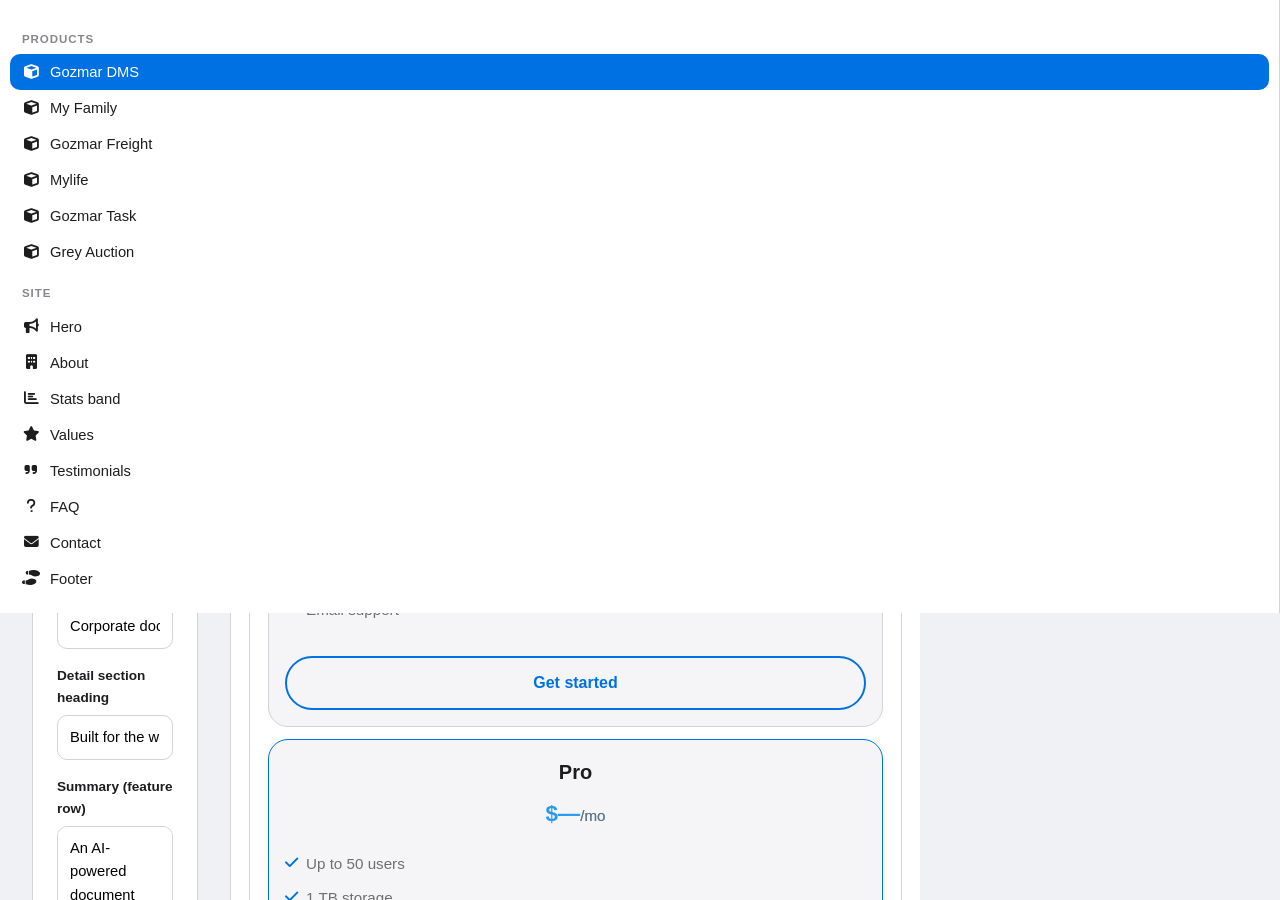
==== admin.html @ f9bec7a8 "Build Gozmar Dynamics website and CMS" ====
<!DOCTYPE html>
<html lang="en">
<head>
    <meta charset="UTF-8">
    <meta name="viewport" content="width=device-width, initial-scale=1.0">
    <title>Gozmar CMS — Admin Dashboard</title>
    <meta name="robots" content="noindex">
    <link rel="stylesheet" href="https://cdnjs.cloudflare.com/ajax/libs/font-awesome/6.5.2/css/all.min.css">
    <link rel="stylesheet" href="css/styles.css">
    <link rel="stylesheet" href="css/admin.css">
</head>
<body class="admin-body">
    <header class="admin-topbar">
        <div class="admin-brand"><i class="fas fa-cube"></i> Gozmar <span>CMS</span></div>
        <div class="admin-actions">
            <span id="cmsMode" class="dirty-flag" hidden></span>
            <span id="dirtyFlag" class="dirty-flag" hidden>● Unsaved changes</span>
            <a href="index.html" target="_blank" class="btn btn-outline btn-sm">View site ↗</a>
            <button id="btnPublish" class="btn btn-outline btn-sm">Publish to Git</button>
            <button id="btnImport" class="btn btn-outline btn-sm">Import</button>
            <button id="btnExport" class="btn btn-outline btn-sm">Export</button>
            <button id="btnReset" class="btn btn-outline btn-sm">Reset</button>
            <button id="btnSave" class="btn btn-primary btn-sm">Save changes</button>
            <input type="file" id="fileImport" accept="application/json" hidden>
        </div>
    </header>

    <div class="admin-layout">
        <nav class="admin-sidebar" id="tabs" aria-label="Content sections"></nav>
        <main class="admin-main">
            <div id="adminRoot" class="admin-form"></div>
        </main>
        <aside class="admin-preview">
            <div class="preview-head">Live preview</div>
            <div id="preview" class="preview-body"></div>
        </aside>
    </div>

    <script src="js/cms-config.js"></script>
    <script src="js/cms-data.js"></script>
    <script src="js/cms.js"></script>
    <script src="js/admin.js"></script>
</body>
</html>
---- css/styles.css ----
/* ==========================================================================
   Gozmar Dynamics — Landing Page
   Design tokens, layout, and animations (Apple-like: monochrome + accent)
   ========================================================================== */

/* ---------- Design tokens ---------- */
:root {
    --bg-light: #f5f5f7;
    --bg-white: #ffffff;
    --bg-dark: #1d1d1f;
    --text-primary: #1d1d1f;
    --text-secondary: #6e6e73;
    --accent: #0071e3;
    --accent-hover: #0077ed;
    --accent-light: #5ac8fa;
    --border: #d2d2d7;
    --gradient: linear-gradient(135deg, #0071e3, #5ac8fa);

    --shadow-sm: 0 2px 8px rgba(0, 0, 0, 0.08);
    --shadow-md: 0 10px 30px rgba(0, 0, 0, 0.12);

    --radius-lg: 20px;
    --radius-pill: 30px;

    --transition: all 0.3s cubic-bezier(0.25, 0.46, 0.45, 0.94);
    --nav-height: 72px;
}

/* Dark mode tokens */
[data-theme="dark"] {
    --bg-light: #121214;
    --bg-white: #1d1d1f;
    --txt-primary: #e5e5e5;
    --text-primary: #e5e5e5;
    --text-secondary: #a3a3a6;
    --border: #3a3a3d;
    --shadow-sm: 0 2px 8px rgba(0, 0, 0, 0.4);
    --shadow-md: 0 10px 30px rgba(0, 0, 0, 0.5);

    --nav-scrolled-bg: rgba(29, 29, 31, 0.9);
    --hero-bg: linear-gradient(180deg, #1d1d1f 0%, #121214 100%);
}

[data-theme="dark"] .hero {
    background: var(--hero-bg);
}

[data-theme="dark"] body {
    background-color: var(--bg-white);
}

:root {
    --nav-scrolled-bg: rgba(255, 255, 255, 0.9);
}

/* ---------- Reset & base ---------- */
* {
    margin: 0;
    padding: 0;
    box-sizing: border-box;
}

html {
    scroll-behavior: smooth;
}

/* Anchor offset so the fixed navbar never covers section headings */
section[id],
article[id],
.product-detail[id] {
    scroll-margin-top: calc(var(--nav-height) + 12px);
}

body {
    font-family: -apple-system, BlinkMacSystemFont, "Segoe UI", Roboto, Helvetica, Arial, sans-serif;
    color: var(--text-primary);
    background-color: var(--bg-white);
    line-height: 1.6;
    overflow-x: hidden;
}

a {
    text-decoration: none;
    color: inherit;
}

/* Scroll lock when mobile nav or a modal is open */
body.nav-open,
body.modal-open {
    overflow: hidden;
}

ul {
    list-style: none;
}

img {
    max-width: 100%;
    display: block;
}

h1, h2, h3 {
    line-height: 1.2;
    letter-spacing: -0.02em;
    font-weight: 700;
}

h2 {
    font-size: clamp(2rem, 4vw, 3rem);
    margin-bottom: 20px;
}

/* ---------- Utilities ---------- */
.container {
    max-width: 1200px;
    margin: 0 auto;
    padding: 0 24px;
}

.section {
    padding: 100px 0;
}

.visually-hidden {
    position: absolute;
    width: 1px;
    height: 1px;
    padding: 0;
    margin: -1px;
    overflow: hidden;
    clip: rect(0, 0, 0, 0);
    white-space: nowrap;
    border: 0;
}

.d-none {
    display: none !important;
}

.skip-link {
    position: absolute;
    left: -9999px;
    top: 0;
    background: var(--accent);
    color: #fff;
    padding: 12px 20px;
    border-radius: 0 0 8px 0;
    z-index: 3000;
}

.skip-link:focus {
    left: 0;
}

/* ---------- Dark Mode Toggle ---------- */
.dark-mode-toggle {
    position: fixed;
    top: 16px;
    right: 16px;
    width: 44px;
    height: 44px;
    border-radius: 50%;
    border: 2px solid var(--border);
    background: var(--bg-white);
    cursor: pointer;
    display: flex;
    align-items: center;
    justify-content: center;
    font-size: 1.2rem;
    z-index: 3000;
    transition: var(--transition);
}

.dark-mode-toggle:hover {
    background: var(--accent);
    border-color: var(--accent);
}

.dark-mode-toggle:hover i {
    color: #fff;
}

.dark-mode-toggle:last-of-type {
    display: none;
}
.btn {
    display: inline-block;
    padding: 12px 28px;
    border-radius: var(--radius-pill);
    font-weight: 600;
    font-size: 1rem;
    transition: var(--transition);
    cursor: pointer;
    border: none;
    text-align: center;
}

.btn-primary {
    background: var(--accent);
    color: #fff;
}

.btn-primary:hover {
    background: var(--accent-hover);
    transform: translateY(-2px);
    box-shadow: var(--shadow-md);
}

.btn-outline {
    background: transparent;
    color: var(--accent);
    border: 2px solid var(--accent);
}

.btn-outline:hover {
    background: var(--accent);
    color: #fff;
    transform: translateY(-2px);
    box-shadow: var(--shadow-md);
}

/* ---------- Navigation ---------- */
nav {
    position: fixed;
    top: 0;
    left: 0;
    width: 100%;
    z-index: 1000;
    padding: 20px 0;
    transition: var(--transition);
    background: transparent;
}

nav.scrolled {
    background: var(--nav-scrolled-bg);
    backdrop-filter: blur(20px);
    -webkit-backdrop-filter: blur(20px);
    box-shadow: var(--shadow-sm);
    padding: 12px 0;
}

.nav-inner {
    display: flex;
    align-items: center;
    justify-content: space-between;
}

.logo {
    font-size: 1.6rem;
    font-weight: 700;
    color: var(--text-primary);
}

.logo span {
    color: var(--accent);
}

.nav-links {
    display: flex;
    gap: 28px;
    align-items: center;
}

.nav-links a {
    font-weight: 500;
    color: var(--text-primary);
    transition: var(--transition);
}

.nav-links a:hover,
.nav-links a.active {
    color: var(--accent);
}

.nav-cta {
    background: var(--accent);
    color: #fff !important;
    padding: 10px 22px;
    border-radius: var(--radius-pill);
    font-weight: 600;
}

.nav-cta:hover {
    background: var(--accent-hover);
    transform: translateY(-2px);
}

/* Hamburger toggle (mobile) */
.nav-toggle {
    display: none;
    background: none;
    border: none;
    cursor: pointer;
    width: 32px;
    height: 24px;
    position: relative;
    z-index: 1001;
}

.nav-toggle span {
    position: absolute;
    left: 0;
    width: 100%;
    height: 2px;
    background: var(--text-primary);
    transition: var(--transition);
}

.nav-toggle span:nth-child(1) { top: 0; }
.nav-toggle span:nth-child(2) { top: 11px; }
.nav-toggle span:nth-child(3) { top: 22px; }

.nav-toggle.open span:nth-child(1) { top: 11px; transform: rotate(45deg); }
.nav-toggle.open span:nth-child(2) { opacity: 0; }
.nav-toggle.open span:nth-child(3) { top: 11px; transform: rotate(-45deg); }

/* ---------- Hero ---------- */
.hero {
    min-height: 100vh;
    display: flex;
    align-items: center;
    background: linear-gradient(180deg, #f5f5f7 0%, #ffffff 100%);
    padding-top: var(--nav-height);
    position: relative;
    overflow: hidden;
}

.hero::after {
    content: '';
    position: absolute;
    top: -20%;
    right: -10%;
    width: 600px;
    height: 600px;
    background: radial-gradient(circle, rgba(0, 113, 227, 0.1) 0%, transparent 70%);
    border-radius: 50%;
    pointer-events: none;
}

.hero-content {
    position: relative;
    z-index: 1;
    max-width: 800px;
}

.hero h1 {
    font-size: clamp(2.5rem, 6vw, 4rem);
    margin-bottom: 20px;
}

.hero h1 em {
    font-style: normal;
    background: var(--gradient);
    -webkit-background-clip: text;
    background-clip: text;
    -webkit-text-fill-color: transparent;
    color: transparent;
}

.hero p {
    font-size: 1.25rem;
    color: var(--text-secondary);
    margin-bottom: 40px;
    max-width: 640px;
}

.hero-buttons {
    display: flex;
    gap: 16px;
    flex-wrap: wrap;
}

/* ---------- Stats band ---------- */
.stats-band {
    background: var(--bg-white);
    border-top: 1px solid var(--bg-light);
    border-bottom: 1px solid var(--bg-light);
    padding: 48px 0;
}

.stats-grid {
    display: grid;
    grid-template-columns: repeat(auto-fit, minmax(160px, 1fr));
    gap: 32px;
    text-align: center;
}

.stat-number {
    display: block;
    font-size: 2.5rem;
    font-weight: 700;
    background: var(--gradient);
    -webkit-background-clip: text;
    background-clip: text;
    -webkit-text-fill-color: transparent;
    color: transparent;
}

.stat-label {
    color: var(--text-secondary);
    font-size: 0.95rem;
}

/* ---------- About ---------- */
.about-grid {
    display: grid;
    grid-template-columns: 1fr 1fr;
    gap: 60px;
    align-items: center;
}

.about-image img {
    width: 100%;
    border-radius: var(--radius-lg);
    box-shadow: var(--shadow-md);
}

.about-text p {
    color: var(--text-secondary);
    margin-bottom: 24px;
}

/* ---------- Product sections ---------- */
.product-section {
    background: var(--bg-light);
}

.product-section:nth-child(even) {
    background: var(--bg-white);
}

.product-grid {
    display: grid;
    grid-template-columns: 1fr 1fr;
    gap: 80px;
    align-items: center;
}

/* Column swap done with `order` (replaces the old `direction: rtl` hack) */
.product-grid.reverse .product-text {
    order: 2;
}

.product-grid.reverse .product-image {
    order: 1;
}

.product-tagline {
    color: var(--accent);
    font-weight: 600;
    text-transform: uppercase;
    letter-spacing: 0.05em;
    margin-bottom: 12px;
    font-size: 0.9rem;
}

.product-text h2 {
    font-size: clamp(2rem, 3.5vw, 2.5rem);
    margin-bottom: 10px;
}

.product-text > p {
    color: var(--text-secondary);
    margin-bottom: 20px;
}

.product-features {
    margin: 20px 0 30px;
}

.product-features li {
    margin-bottom: 10px;
    display: flex;
    align-items: flex-start;
    gap: 10px;
}

.product-features i {
    color: var(--accent);
    font-size: 1.2rem;
    margin-top: 4px;
}

.product-image img {
    width: 100%;
    border-radius: var(--radius-lg);
    box-shadow: var(--shadow-md);
    transition: var(--transition);
}

.product-image img:hover {
    transform: scale(1.03);
}

/* ---------- Product Overview Grid ---------- */
.product-overview {
    padding-top: 40px;
}

.product-nav-grid {
    display: grid;
    grid-template-columns: repeat(auto-fit, minmax(160px, 1fr));
    gap: 16px;
    max-width: 800px;
    margin-left: auto;
    margin-right: auto;
}

.product-nav-item {
    display: block;
    padding: 14px 20px;
    background: var(--bg-light);
    border: 2px solid var(--border);
    border-radius: var(--radius-pill);
    text-align: center;
    font-weight: 600;
    color: var(--text-primary);
    text-decoration: none;
    transition: var(--transition);
}

.product-nav-item:hover {
    background: var(--accent);
    color: #fff;
    border-color: var(--accent);
    transform: translateY(-2px);
    box-shadow: var(--shadow-sm);
}

/* ---------- Product detail (expanded in-page sections) ---------- */
.product-detail {
    padding-top: 80px;
    border-top: 1px solid var(--border);
    background: var(--bg-white);
}

.detail-head {
    text-align: center;
    max-width: 780px;
    margin: 0 auto 60px;
}

.detail-head h2 {
    font-size: clamp(1.8rem, 3.2vw, 2.6rem);
    margin-bottom: 16px;
}

.detail-intro {
    color: var(--text-secondary);
    font-size: 1.1rem;
    margin-bottom: 28px;
}

.detail-grid {
    display: grid;
    grid-template-columns: 1fr 1fr;
    gap: 60px;
    align-items: center;
    margin-bottom: 60px;
}

.detail-grid.reverse .detail-copy {
    order: 2;
}

.detail-grid.reverse .detail-media {
    order: 1;
}

.detail-copy h3 {
    font-size: 1.5rem;
    margin-bottom: 16px;
}

.detail-copy p {
    color: var(--text-secondary);
    margin-bottom: 16px;
}

/* Media placeholder — admin-swappable imagery (data-field hooks) */
.media-placeholder {
    width: 100%;
    aspect-ratio: 16 / 10;
    border-radius: var(--radius-lg);
    border: 2px dashed var(--border);
    background: linear-gradient(135deg, rgba(0, 113, 227, 0.06), rgba(90, 200, 250, 0.06));
    background-size: cover;
    background-position: center;
    display: flex;
    flex-direction: column;
    align-items: center;
    justify-content: center;
    gap: 10px;
    color: var(--text-secondary);
    text-align: center;
    padding: 20px;
    transition: var(--transition);
}

.media-placeholder:hover {
    border-color: var(--accent);
}

.media-placeholder i {
    font-size: 2rem;
    color: var(--accent);
}

.media-placeholder span {
    font-size: 0.9rem;
    font-weight: 600;
}

/* How it works */
.how-it-works {
    margin-bottom: 60px;
}

.how-it-works h3,
.gallery h3,
.pricing h3 {
    text-align: center;
    margin-bottom: 32px;
}

.steps {
    display: grid;
    grid-template-columns: repeat(auto-fit, minmax(240px, 1fr));
    gap: 28px;
}

.step {
    background: var(--bg-light);
    border-radius: var(--radius-lg);
    padding: 28px;
    text-align: center;
}

.step-num {
    display: inline-flex;
    align-items: center;
    justify-content: center;
    width: 44px;
    height: 44px;
    border-radius: 50%;
    background: var(--gradient);
    color: #fff;
    font-weight: 700;
    margin-bottom: 16px;
}

.step h4 {
    font-size: 1.15rem;
    margin-bottom: 8px;
}

.step p {
    color: var(--text-secondary);
    font-size: 0.95rem;
}

/* Gallery */
.gallery {
    margin-bottom: 60px;
}

.gallery-grid {
    display: grid;
    grid-template-columns: repeat(auto-fit, minmax(240px, 1fr));
    gap: 20px;
}

/* Pricing (admin-managed tiers) */
.price-grid {
    display: grid;
    grid-template-columns: repeat(auto-fit, minmax(260px, 1fr));
    gap: 24px;
    max-width: 960px;
    margin: 0 auto;
}

.price-tier {
    background: var(--bg-light);
    border: 1px solid var(--border);
    border-radius: var(--radius-lg);
    padding: 32px 28px;
    display: flex;
    flex-direction: column;
    text-align: center;
    transition: var(--transition);
}

.price-tier:hover {
    transform: translateY(-6px);
    box-shadow: var(--shadow-md);
}

.price-tier.featured {
    border-color: var(--accent);
    box-shadow: var(--shadow-sm);
}

.price-tier h4 {
    font-size: 1.25rem;
    margin-bottom: 8px;
}

.price-tier .price {
    font-size: 2rem;
    font-weight: 700;
    background: var(--gradient);
    -webkit-background-clip: text;
    background-clip: text;
    -webkit-text-fill-color: transparent;
    color: transparent;
    margin-bottom: 20px;
}

.price-tier .price span {
    font-size: 0.95rem;
    font-weight: 500;
    color: var(--text-secondary);
    -webkit-text-fill-color: var(--text-secondary);
}

.price-tier .price-meta {
    font-size: 0.8rem;
    color: var(--text-secondary);
    margin: -12px 0 16px;
}

.price-tier ul {
    margin-bottom: 24px;
    text-align: left;
    flex: 1;
}

.price-tier li {
    color: var(--text-secondary);
    margin-bottom: 10px;
    display: flex;
    gap: 8px;
    align-items: flex-start;
    font-size: 0.95rem;
}

.price-tier li i {
    color: var(--accent);
    margin-top: 3px;
}

.pricing-note {
    text-align: center;
    margin-top: 24px;
    font-size: 0.85rem;
    color: var(--text-secondary);
}

/* ---------- Values ---------- */
.values-section {
    background: var(--bg-dark);
    color: #fff;
}

.values-section h2 {
    color: #fff;
    text-align: center;
}

.values-grid {
    display: grid;
    grid-template-columns: repeat(auto-fit, minmax(240px, 1fr));
    gap: 30px;
    margin-top: 60px;
}

.value-card {
    background: rgba(255, 255, 255, 0.05);
    border-radius: var(--radius-lg);
    padding: 30px;
    transition: var(--transition);
    backdrop-filter: blur(10px);
    -webkit-backdrop-filter: blur(10px);
}

.value-card:hover {
    background: rgba(255, 255, 255, 0.1);
    transform: translateY(-10px);
}

.value-card i {
    font-size: 2.5rem;
    color: var(--accent-light);
    margin-bottom: 20px;
}

.value-card h3 {
    font-size: 1.4rem;
    margin-bottom: 10px;
}

.value-card p {
    color: #d2d2d7;
}

/* ---------- FAQ ---------- */
.faq-section {
    background: var(--bg-white);
}

.faq-section h2 {
    color: var(--text-primary);
    text-align: center;
}

.faq-grid {
    display: grid;
    grid-template-columns: repeat(auto-fit, minmax(300px, 1fr));
    gap: 20px;
    margin-top: 60px;
}

.faq-item {
    background: var(--bg-light);
    border-radius: var(--radius-lg);
    padding: 24px;
    transition: var(--transition);
}

.faq-item:hover {
    background: var(--bg-white);
    box-shadow: var(--shadow-sm);
}

.faq-item summary {
    font-weight: 600;
    color: var(--text-primary);
    cursor: pointer;
    display: flex;
    align-items: center;
    gap: 10px;
    padding: 4px 0;
}

.faq-item summary::-webkit-details-marker {
    display: none;
}

.faq-item summary::before {
    content: '+';
    display: inline-block;
    width: 22px;
    text-align: center;
    font-weight: bold;
    color: var(--accent);
}

.faq-item[open] summary::before {
    content: '−';
}

.faq-item p {
    color: var(--text-secondary);
    margin-top: 12px;
    margin-bottom: 0;
    line-height: 1.5;
}

/* ---------- Testimonials ---------- */
.testimonials-section {
    background: var(--bg-white);
}

.testimonial-grid {
    display: grid;
    grid-template-columns: repeat(auto-fit, minmax(280px, 1fr));
    gap: 30px;
    margin-top: 60px;
}

.testimonial-card {
    background: var(--bg-light);
    padding: 30px;
    border-radius: var(--radius-lg);
    box-shadow: var(--shadow-sm);
    transition: var(--transition);
}

.testimonial-card:hover {
    transform: translateY(-5px);
    box-shadow: var(--shadow-md);
}

.testimonial-card p {
    font-size: 1.1rem;
    font-style: italic;
    margin-bottom: 20px;
}

.testimonial-author {
    font-weight: 600;
    color: var(--accent);
    font-style: normal;
}

/* ---------- Contact ---------- */
.contact-section {
    background: var(--bg-light);
}

.contact-form {
    max-width: 600px;
    margin: 40px auto 0;
    background: var(--bg-white);
    padding: 50px;
    border-radius: var(--radius-lg);
    box-shadow: var(--shadow-sm);
}

.form-group {
    margin-bottom: 20px;
}

.form-group label {
    display: block;
    font-weight: 600;
    margin-bottom: 8px;
}

.form-group input,
.form-group textarea {
    width: 100%;
    padding: 12px 16px;
    border: 1px solid var(--border);
    border-radius: 10px;
    font-size: 1rem;
    font-family: inherit;
    transition: var(--transition);
}

.form-group input:focus,
.form-group textarea:focus {
    outline: none;
    border-color: var(--accent);
    box-shadow: 0 0 0 3px rgba(0, 113, 227, 0.2);
}

.form-group textarea {
    min-height: 150px;
    resize: vertical;
}

.form-group .error input,
.form-group .error textarea {
    border-color: #d70015;
}

.form-status {
    min-height: 1.5em;
    margin-bottom: 16px;
    font-size: 0.95rem;
}

.form-status.success {
    color: #007d44;
}

.form-status.error {
    color: #d70015;
}

.contact-info {
    text-align: center;
    margin-top: 30px;
    color: var(--text-secondary);
}

.contact-info p {
    margin-bottom: 6px;
}

.contact-info i {
    color: var(--accent);
    margin-right: 6px;
}

/* ---------- Footer ---------- */
footer {
    background: var(--bg-dark);
    color: #fff;
    padding: 60px 0 30px;
}

.footer-grid {
    display: grid;
    grid-template-columns: 2fr 1fr 1fr 1.4fr;
    gap: 40px;
    margin-bottom: 40px;
}

.footer-col h4 {
    font-size: 1.1rem;
    margin-bottom: 20px;
    color: var(--accent-light);
}

.footer-col a {
    display: block;
    color: #d2d2d7;
    margin-bottom: 10px;
    transition: var(--transition);
}

.footer-col a:hover {
    color: #fff;
    transform: translateX(5px);
}

.footer-brand p {
    color: #86868b;
}

.newsletter input {
    width: 100%;
    padding: 12px 16px;
    border: 1px solid rgba(255, 255, 255, 0.2);
    border-radius: 10px;
    background: rgba(255, 255, 255, 0.06);
    color: #fff;
    font-size: 1rem;
    margin-bottom: 12px;
}

.newsletter input::placeholder {
    color: #86868b;
}

.newsletter input:focus {
    outline: none;
    border-color: var(--accent-light);
}

.newsletter .btn {
    width: 100%;
}

.footer-bottom {
    border-top: 1px solid rgba(255, 255, 255, 0.1);
    padding-top: 20px;
    display: flex;
    align-items: center;
    justify-content: space-between;
    flex-wrap: wrap;
    gap: 16px;
    color: #86868b;
    font-size: 0.9rem;
}

.footer-social {
    display: flex;
    gap: 16px;
}

.footer-social a {
    color: #86868b;
    font-size: 1.2rem;
    transition: var(--transition);
}

.footer-social a:hover {
    color: var(--accent-light);
}

/* ---------- Back to top ---------- */
.back-to-top {
    position: fixed;
    bottom: 24px;
    right: 24px;
    width: 48px;
    height: 48px;
    border-radius: 50%;
    border: none;
    background: var(--accent);
    color: #fff;
    font-size: 1.1rem;
    cursor: pointer;
    opacity: 0;
    visibility: hidden;
    transform: translateY(10px);
    transition: var(--transition);
    z-index: 900;
    box-shadow: var(--shadow-md);
}

.back-to-top.show {
    opacity: 1;
    visibility: visible;
    transform: translateY(0);
}

.back-to-top:hover {
    background: var(--accent-hover);
    transform: translateY(-3px);
}

/* ---------- Modals ---------- */
.modal {
    display: none;
    position: fixed;
    top: 0;
    left: 0;
    width: 100%;
    height: 100%;
    background: rgba(0, 0, 0, 0.6);
    z-index: 2000;
    justify-content: center;
    align-items: center;
    padding: 24px;
}

.modal.active {
    display: flex;
}

.modal-content {
    background: var(--bg-white);
    max-width: 800px;
    width: 100%;
    max-height: 80vh;
    overflow-y: auto;
    border-radius: var(--radius-lg);
    padding: 40px;
    position: relative;
}

.modal-close {
    position: absolute;
    top: 16px;
    right: 16px;
    font-size: 1.8rem;
    line-height: 1;
    cursor: pointer;
    color: var(--text-secondary);
    background: none;
    border: none;
    transition: var(--transition);
}

.modal-close:hover {
    color: var(--text-primary);
}

.modal h2 {
    font-size: 2rem;
    margin-bottom: 16px;
}

.modal h3 {
    margin-top: 20px;
    margin-bottom: 8px;
    font-size: 1.1rem;
}

.modal p {
    color: var(--text-secondary);
    margin-bottom: 14px;
    font-size: 0.95rem;
}

/* ---------- Scroll reveal animations ---------- */
.reveal {
    opacity: 0;
    transform: translateY(40px);
    transition: opacity 0.6s ease, transform 0.6s ease;
}

.reveal-left {
    opacity: 0;
    transform: translateX(-40px);
    transition: opacity 0.6s ease, transform 0.6s ease;
}

.reveal-right {
    opacity: 0;
    transform: translateX(40px);
    transition: opacity 0.6s ease, transform 0.6s ease;
}

.reveal.visible,
.reveal-left.visible,
.reveal-right.visible {
    opacity: 1;
    transform: translate(0);
}

/* ---------- Focus visibility (keyboard) ---------- */
a:focus-visible,
button:focus-visible,
input:focus-visible,
textarea:focus-visible {
    outline: 3px solid var(--accent);
    outline-offset: 2px;
}

/* ---------- Reduced motion ---------- */
@media (prefers-reduced-motion: reduce) {
    *,
    *::before,
    *::after {
        animation-duration: 0.01ms !important;
        animation-iteration-count: 1 !important;
        transition-duration: 0.01ms !important;
        scroll-behavior: auto !important;
    }

    .reveal,
    .reveal-left,
    .reveal-right {
        opacity: 1;
        transform: none;
    }
}

/* ---------- Responsive ---------- */
@media (max-width: 900px) {
    .about-grid,
    .product-grid {
        grid-template-columns: 1fr;
        gap: 40px;
    }

    .product-grid.reverse .product-text,
    .product-grid.reverse .product-image {
        order: initial;
    }

    .detail-grid {
        grid-template-columns: 1fr;
        gap: 40px;
    }

    .detail-grid.reverse .detail-copy,
    .detail-grid.reverse .detail-media {
        order: initial;
    }

    .footer-grid {
        grid-template-columns: 1fr 1fr;
        gap: 32px;
    }
}

@media (max-width: 768px) {
    .section {
        padding: 70px 0;
    }

    .nav-links {
        display: flex;
        position: fixed;
        top: 0;
        right: 0;
        height: 100vh;
        width: min(320px, 80vw);
        background: var(--bg-white);
        flex-direction: column;
        align-items: flex-start;
        padding: 100px 32px 32px;
        box-shadow: var(--shadow-md);
        transform: translateX(100%);
        transition: transform 0.3s cubic-bezier(0.25, 0.46, 0.45, 0.94);
        gap: 20px;
    }

    .nav-links.active {
        transform: translateX(0);
    }

    .nav-toggle {
        display: block;
    }

    .footer-grid {
        grid-template-columns: 1fr;
    }

    .contact-form {
        padding: 32px 24px;
    }
}
---- css/admin.css ----
/* ==========================================================================
   Gozmar CMS — Admin dashboard styles (separate from front-end layout)
   ========================================================================== */
* { box-sizing: border-box; }
body.admin-body {
    margin: 0;
    font-family: -apple-system, BlinkMacSystemFont, "Segoe UI", Roboto, Helvetica, Arial, sans-serif;
    background: #f0f1f5;
    color: #1d1d1f;
    overflow: hidden;
}

.admin-topbar {
    height: 60px;
    display: flex;
    align-items: center;
    justify-content: space-between;
    padding: 0 20px;
    background: #1d1d1f;
    color: #fff;
    position: sticky;
    top: 0;
    z-index: 10;
}
.admin-brand { font-size: 1.2rem; font-weight: 700; }
.admin-brand span { color: #5ac8fa; }
.admin-actions { display: flex; align-items: center; gap: 10px; }
.dirty-flag { color: #ffd60a; font-size: 0.85rem; margin-right: 8px; }

.btn-sm { padding: 8px 14px; font-size: 0.85rem; }
.btn-outline.btn-sm { color: #fff; border-color: rgba(255,255,255,0.4); }
.btn-outline.btn-sm:hover { background: rgba(255,255,255,0.12); color: #fff; }

.admin-layout {
    display: grid;
    grid-template-columns: 230px 1fr 360px;
    height: calc(100vh - 60px);
}

.admin-sidebar {
    background: #fff;
    border-right: 1px solid #d2d2d7;
    overflow-y: auto;
    padding: 16px 10px;
}
.admin-sidebar .group-label {
    font-size: 0.72rem;
    text-transform: uppercase;
    letter-spacing: 0.08em;
    color: #86868b;
    padding: 14px 12px 6px;
    font-weight: 700;
}
.admin-tab {
    display: flex;
    align-items: center;
    gap: 10px;
    width: 100%;
    text-align: left;
    background: none;
    border: none;
    padding: 10px 12px;
    border-radius: 10px;
    cursor: pointer;
    color: #1d1d1f;
    font-size: 0.92rem;
    transition: background 0.15s ease;
}
.admin-tab:hover { background: #f0f1f5; }
.admin-tab.active { background: #0071e3; color: #fff; }
.admin-tab i { width: 18px; text-align: center; }

.admin-main { overflow-y: auto; padding: 28px 32px; }
.admin-form { max-width: 760px; }

.section-block {
    background: #fff;
    border: 1px solid #d2d2d7;
    border-radius: 16px;
    padding: 22px 24px;
    margin-bottom: 22px;
}
.section-block > h2 {
    font-size: 1.15rem;
    margin: 0 0 16px;
    display: flex;
    align-items: center;
    gap: 10px;
}
.section-block > h2 .badge {
    font-size: 0.7rem;
    background: #e6f1ff;
    color: #0071e3;
    padding: 3px 8px;
    border-radius: 20px;
    font-weight: 600;
}

.field { margin-bottom: 16px; }
.field label {
    display: block;
    font-weight: 600;
    font-size: 0.85rem;
    margin-bottom: 6px;
    color: #1d1d1f;
}
.field input[type="text"],
.field input[type="url"],
.field input[type="number"],
.field textarea {
    width: 100%;
    padding: 10px 12px;
    border: 1px solid #d2d2d7;
    border-radius: 10px;
    font: inherit;
    font-size: 0.92rem;
    transition: border-color 0.15s ease, box-shadow 0.15s ease;
}
.field input:focus, .field textarea:focus {
    outline: none;
    border-color: #0071e3;
    box-shadow: 0 0 0 3px rgba(0,113,227,0.18);
}
.field textarea { min-height: 90px; resize: vertical; }
.field .hint { font-size: 0.78rem; color: #86868b; margin-top: 4px; }

.two-col { display: grid; grid-template-columns: 1fr 1fr; gap: 16px; }

.image-row { display: flex; gap: 14px; align-items: flex-start; }
.image-row .field { flex: 1; }
.thumb {
    width: 120px;
    height: 76px;
    border-radius: 10px;
    border: 1px dashed #d2d2d7;
    background-size: cover;
    background-position: center;
    background-color: #f0f1f5;
    flex-shrink: 0;
    display: flex;
    align-items: center;
    justify-content: center;
    color: #86868b;
    font-size: 0.7rem;
    text-align: center;
}

.list-editor .list-item {
    display: flex;
    gap: 8px;
    margin-bottom: 8px;
    align-items: center;
}
.list-editor .list-item input { flex: 1; }
.icon-btn {
    border: 1px solid #d2d2d7;
    background: #fff;
    border-radius: 8px;
    width: 36px;
    height: 36px;
    cursor: pointer;
    color: #d70015;
    flex-shrink: 0;
}
.icon-btn:hover { background: #fff0f0; }
.add-btn {
    border: 1px dashed #0071e3;
    background: #e6f1ff;
    color: #0071e3;
    border-radius: 8px;
    padding: 8px 14px;
    cursor: pointer;
    font-weight: 600;
    font-size: 0.85rem;
}

/* Pricing */
.quick-price {
    background: #fff8e6;
    border: 1px solid #ffd60a;
}
.tier-card {
    border: 1px solid #d2d2d7;
    border-radius: 14px;
    padding: 16px;
    margin-bottom: 14px;
}
.tier-card.featured { border-color: #0071e3; box-shadow: 0 4px 14px rgba(0,113,227,0.12); }
.tier-card h3 { margin: 0 0 12px; font-size: 1rem; display: flex; justify-content: space-between; }
.tier-card .feat-list .list-item input { font-size: 0.85rem; }

.admin-preview {
    background: #fff;
    border-left: 1px solid #d2d2d7;
    overflow-y: auto;
    padding: 0;
}
.preview-head {
    position: sticky;
    top: 0;
    background: #1d1d1f;
    color: #fff;
    padding: 12px 18px;
    font-size: 0.85rem;
    font-weight: 600;
}
.preview-body { padding: 18px; }
.preview-card {
    border: 1px solid #d2d2d7;
    border-radius: 14px;
    padding: 18px;
    margin-bottom: 18px;
}
.preview-card h3 { margin-top: 0; font-size: 1.05rem; }
.preview-body .product-features li { font-size: 0.85rem; margin-bottom: 6px; }
.preview-body .price-grid { grid-template-columns: 1fr; gap: 12px; }
.preview-body .price-tier { padding: 16px; }
.preview-body .price-tier .price { font-size: 1.4rem; }
.preview-body .stat-number { font-size: 1.6rem; }

.toast {
    position: fixed;
    bottom: 24px;
    left: 50%;
    transform: translateX(-50%);
    background: #1d1d1f;
    color: #fff;
    padding: 12px 22px;
    border-radius: 30px;
    font-size: 0.9rem;
    opacity: 0;
    pointer-events: none;
    transition: opacity 0.25s ease;
    z-index: 50;
}
.toast.show { opacity: 1; }

@media (max-width: 1100px) {
    .admin-layout { grid-template-columns: 200px 1fr; }
    .admin-preview { display: none; }
}
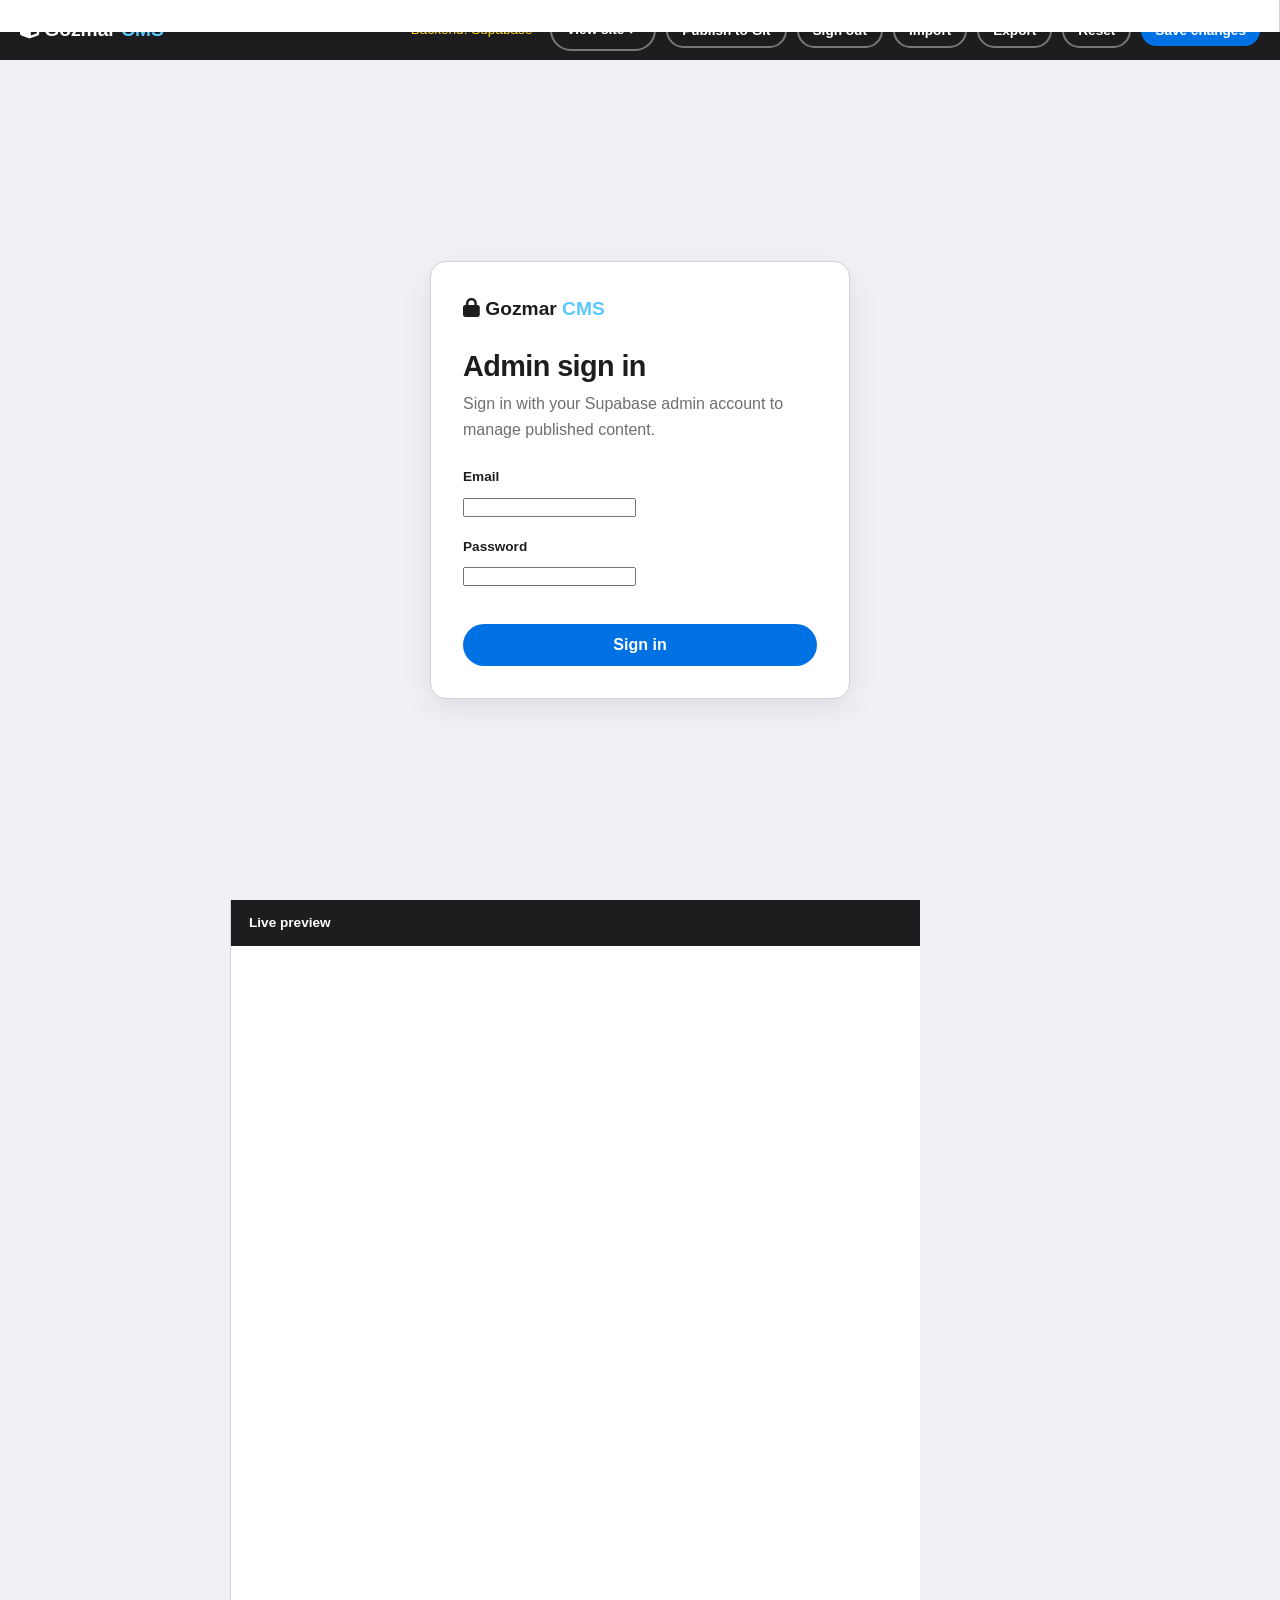
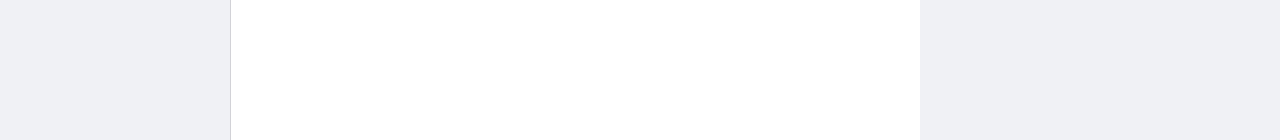
==== commit b62a3077: "Protect CMS with Supabase authentication" ====
--- a/admin.html
+++ b/admin.html
@@ -17,6 +17,7 @@
             <span id="dirtyFlag" class="dirty-flag" hidden>● Unsaved changes</span>
             <a href="index.html" target="_blank" class="btn btn-outline btn-sm">View site ↗</a>
             <button id="btnPublish" class="btn btn-outline btn-sm">Publish to Git</button>
+            <button id="btnSignOut" class="btn btn-outline btn-sm" hidden>Sign out</button>
             <button id="btnImport" class="btn btn-outline btn-sm">Import</button>
             <button id="btnExport" class="btn btn-outline btn-sm">Export</button>
             <button id="btnReset" class="btn btn-outline btn-sm">Reset</button>
@@ -25,7 +26,27 @@
         </div>
     </header>
 
-    <div class="admin-layout">
+    <section id="authGate" class="auth-gate" aria-labelledby="authTitle">
+        <div class="auth-card">
+            <div class="admin-brand auth-brand"><i class="fas fa-lock"></i> Gozmar <span>CMS</span></div>
+            <h1 id="authTitle">Admin sign in</h1>
+            <p>Sign in with your Supabase admin account to manage published content.</p>
+            <form id="loginForm" novalidate>
+                <div class="field">
+                    <label for="loginEmail">Email</label>
+                    <input type="email" id="loginEmail" autocomplete="username" required>
+                </div>
+                <div class="field">
+                    <label for="loginPassword">Password</label>
+                    <input type="password" id="loginPassword" autocomplete="current-password" required>
+                </div>
+                <p id="loginStatus" class="login-status" role="alert" aria-live="polite"></p>
+                <button type="submit" class="btn btn-primary">Sign in</button>
+            </form>
+        </div>
+    </section>
+
+    <div id="adminLayout" class="admin-layout" hidden>
         <nav class="admin-sidebar" id="tabs" aria-label="Content sections"></nav>
         <main class="admin-main">
             <div id="adminRoot" class="admin-form"></div>
--- a/css/admin.css
+++ b/css/admin.css
@@ -235,6 +235,28 @@
 }
 .toast.show { opacity: 1; }
 
+.auth-gate {
+    min-height: calc(100vh - 60px);
+    display: flex;
+    align-items: center;
+    justify-content: center;
+    padding: 24px;
+    background: #f0f1f5;
+}
+.auth-card {
+    width: min(420px, 100%);
+    background: #fff;
+    border: 1px solid #d2d2d7;
+    border-radius: 16px;
+    padding: 32px;
+    box-shadow: 0 10px 30px rgba(0,0,0,0.08);
+}
+.auth-brand { color: #1d1d1f; margin-bottom: 24px; }
+.auth-card h1 { font-size: 1.8rem; margin: 0 0 8px; }
+.auth-card > p { color: #6e6e73; margin-bottom: 24px; }
+.auth-card .btn { width: 100%; }
+.login-status { min-height: 1.4em; color: #d70015; font-size: 0.85rem; }
+
 @media (max-width: 1100px) {
     .admin-layout { grid-template-columns: 200px 1fr; }
     .admin-preview { display: none; }
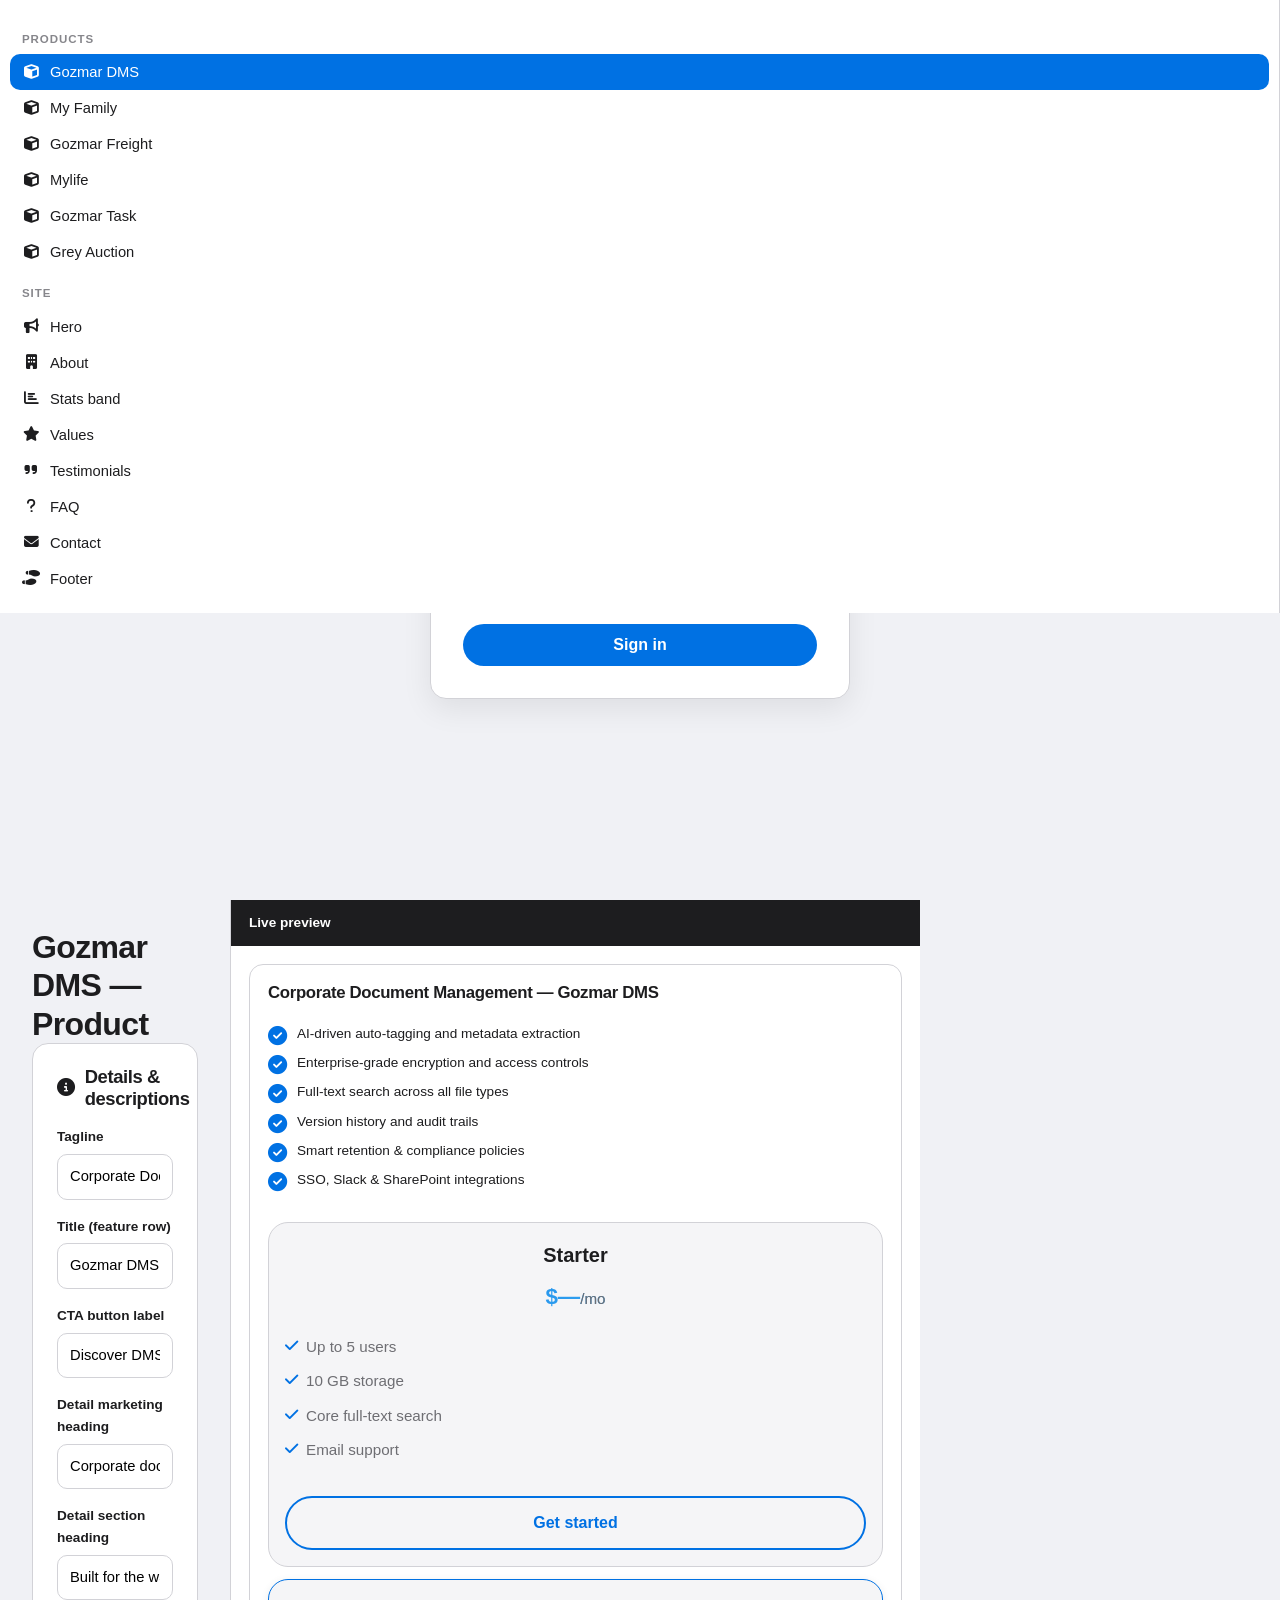
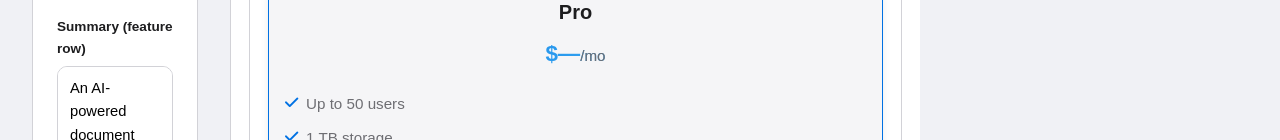
==== commit 0e2d549d: "Migrate from Supabase to PocketBase and add Google Analytics" ====
--- a/admin.html
+++ b/admin.html
@@ -16,7 +16,7 @@
             <span id="cmsMode" class="dirty-flag" hidden></span>
             <span id="dirtyFlag" class="dirty-flag" hidden>● Unsaved changes</span>
             <a href="index.html" target="_blank" class="btn btn-outline btn-sm">View site ↗</a>
-            <button id="btnPublish" class="btn btn-outline btn-sm">Publish to Git</button>
+            <button id="btnPublish" class="btn btn-outline btn-sm">Save to DB</button>
             <button id="btnSignOut" class="btn btn-outline btn-sm" hidden>Sign out</button>
             <button id="btnImport" class="btn btn-outline btn-sm">Import</button>
             <button id="btnExport" class="btn btn-outline btn-sm">Export</button>
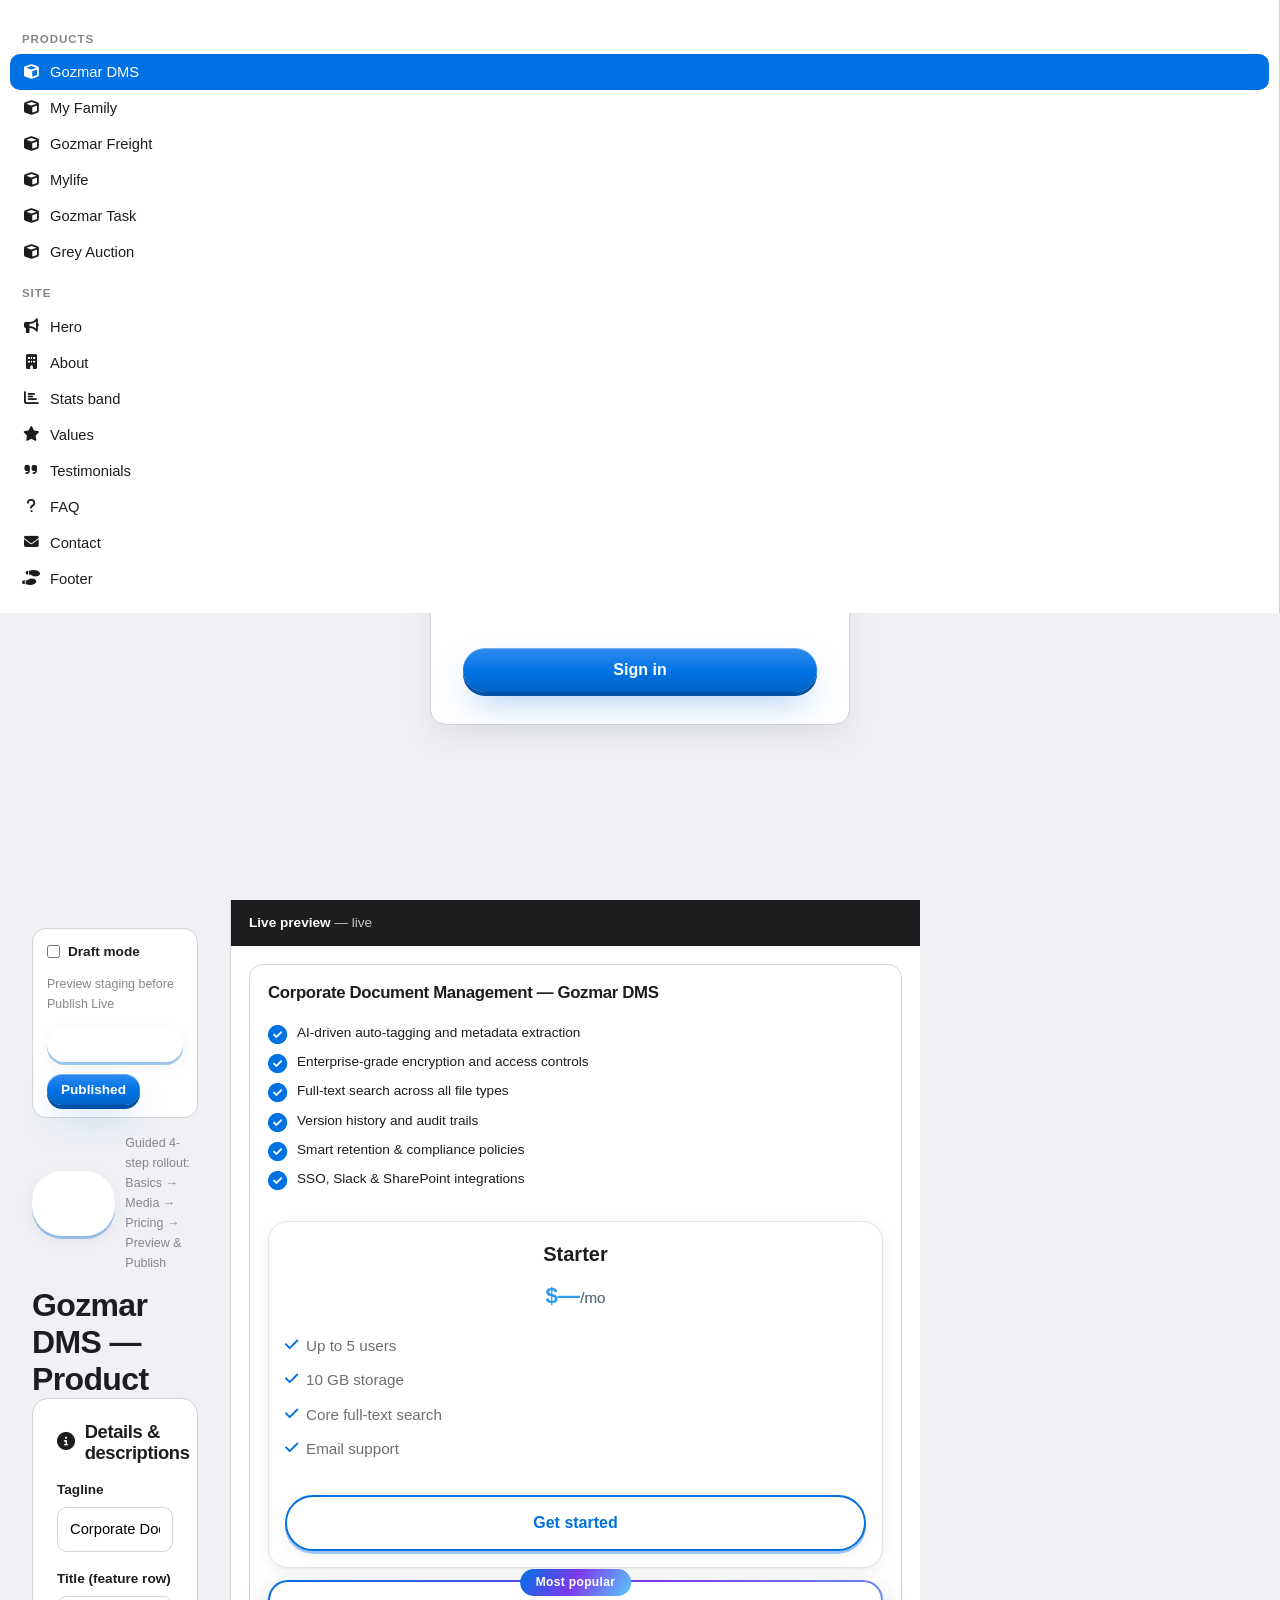
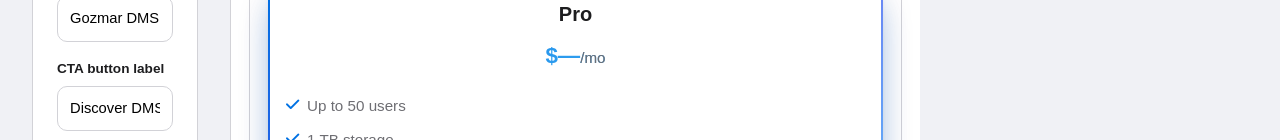
==== commit a863c9b1: "Add audience slideshow: one platform for life, work, and assets" ====
--- a/admin.html
+++ b/admin.html
@@ -30,7 +30,7 @@
         <div class="auth-card">
             <div class="admin-brand auth-brand"><i class="fas fa-lock"></i> Gozmar <span>CMS</span></div>
             <h1 id="authTitle">Admin sign in</h1>
-            <p>Sign in with your Supabase admin account to manage published content.</p>
+            <p>Sign in with your PocketBase admin account to manage published content. Leave empty PocketBase URL in <code>js/cms-config.js</code> for local-only mode.</p>
             <form id="loginForm" novalidate>
                 <div class="field">
                     <label for="loginEmail">Email</label>
@@ -49,10 +49,44 @@
     <div id="adminLayout" class="admin-layout" hidden>
         <nav class="admin-sidebar" id="tabs" aria-label="Content sections"></nav>
         <main class="admin-main">
+            <!-- Draft & Preview bar (Staging → Publish Live safety) -->
+            <div id="draftBar" class="draft-bar" hidden>
+                <label class="draft-toggle"><input type="checkbox" id="draftToggle"> <span>Draft mode</span> <span id="draftBadge" class="badge badge-draft" hidden>Draft — not live</span></label>
+                <span class="draft-hint">Preview staging before Publish Live</span>
+                <button id="btnPreviewStaging" class="btn btn-outline btn-sm">Preview staging</button>
+                <button id="btnPublishLive" class="btn btn-primary btn-sm">Publish Live</button>
+            </div>
+            <!-- New product wizard trigger -->
+            <div class="wizard-trigger">
+                <button id="btnNewProduct" class="btn btn-outline btn-sm"><i class="fas fa-plus"></i> New product (wizard)</button>
+                <span class="hint">Guided 4-step rollout: Basics → Media → Pricing → Preview & Publish</span>
+            </div>
             <div id="adminRoot" class="admin-form"></div>
+            <!-- Wizard modal -->
+            <div id="wizardModal" class="wizard-modal" hidden role="dialog" aria-modal="true" aria-labelledby="wizardTitle">
+                <div class="wizard-card">
+                    <div class="wizard-head">
+                        <h2 id="wizardTitle"><i class="fas fa-wand-magic-sparkles"></i> New Product — Step <span id="wizStepNum">1</span> of 4</h2>
+                        <button id="wizClose" class="icon-btn" aria-label="Close">✕</button>
+                    </div>
+                    <div class="wizard-steps">
+                        <span class="wiz-step active" data-s="1">1 Basics</span><span class="wiz-sep">—</span>
+                        <span class="wiz-step" data-s="2">2 Media & Features</span><span class="wiz-sep">—</span>
+                        <span class="wiz-step" data-s="3">3 Pricing & Relations</span><span class="wiz-sep">—</span>
+                        <span class="wiz-step" data-s="4">4 Preview & Publish</span>
+                    </div>
+                    <div id="wizBody" class="wizard-body"></div>
+                    <div class="wizard-foot">
+                        <button id="wizBack" class="btn btn-outline btn-sm" disabled>Back</button>
+                        <span style="flex:1"></span>
+                        <button id="wizNext" class="btn btn-primary btn-sm">Next →</button>
+                        <button id="wizCreate" class="btn btn-primary btn-sm" hidden>Create product</button>
+                    </div>
+                </div>
+            </div>
         </main>
         <aside class="admin-preview">
-            <div class="preview-head">Live preview</div>
+            <div class="preview-head">Live preview <span id="previewMode" class="preview-mode">— live</span></div>
             <div id="preview" class="preview-body"></div>
         </aside>
     </div>
--- a/css/styles.css
+++ b/css/styles.css
@@ -1,6 +1,8 @@
 /* ==========================================================================
    Gozmar Dynamics — Landing Page
-   Design tokens, layout, and animations (Apple-like: monochrome + accent)
+   "Warm Aurora" — monochrome Apple bones + living gradient system:
+   electric blue core, violet/cyan glow, warm amber accents, layered depth,
+   3D press buttons, glass panels, tightened vertical rhythm.
    ========================================================================== */
 
 /* ---------- Design tokens ---------- */
@@ -12,18 +14,34 @@
     --text-secondary: #6e6e73;
     --accent: #0071e3;
     --accent-hover: #0077ed;
+    --accent-deep: #0052a8;
     --accent-light: #5ac8fa;
-    --border: #d2d2d7;
+    --violet: #7c3aed;
+    --warm: #f59e0b;
+    --warm-deep: #d97706;
+    --coral: #fb7185;
+    --border: #e2e4ea;
+
     --gradient: linear-gradient(135deg, #0071e3, #5ac8fa);
-
-    --shadow-sm: 0 2px 8px rgba(0, 0, 0, 0.08);
-    --shadow-md: 0 10px 30px rgba(0, 0, 0, 0.12);
+    --gradient-bold: linear-gradient(120deg, #0071e3 0%, #7c3aed 48%, #5ac8fa 100%);
+    --gradient-warm: linear-gradient(135deg, #f59e0b, #fb7185);
+
+    /* Layered depth shadows (offset + soft blur, never flat halos) */
+    --shadow-sm: 0 1px 2px rgba(16, 24, 40, 0.05), 0 4px 14px rgba(16, 24, 40, 0.06);
+    --shadow-md: 0 2px 4px rgba(16, 24, 40, 0.04), 0 14px 34px rgba(16, 24, 40, 0.10);
+    --shadow-lg: 0 4px 10px rgba(16, 24, 40, 0.05), 0 28px 60px rgba(16, 24, 40, 0.13);
+    --shadow-blue: 0 16px 36px -10px rgba(0, 113, 227, 0.45);
+    --shadow-warm: 0 16px 36px -10px rgba(245, 158, 11, 0.45);
 
     --radius-lg: 20px;
     --radius-pill: 30px;
 
+    --ease-out: cubic-bezier(0.16, 1, 0.3, 1);
     --transition: all 0.3s cubic-bezier(0.25, 0.46, 0.45, 0.94);
     --nav-height: 72px;
+
+    /* Tightened vertical rhythm (was 100px — too spacious) */
+    --section-pad: clamp(56px, 7vw, 76px);
 }
 
 /* Dark mode tokens */
@@ -34,8 +52,9 @@
     --text-primary: #e5e5e5;
     --text-secondary: #a3a3a6;
     --border: #3a3a3d;
-    --shadow-sm: 0 2px 8px rgba(0, 0, 0, 0.4);
-    --shadow-md: 0 10px 30px rgba(0, 0, 0, 0.5);
+    --shadow-sm: 0 1px 2px rgba(0, 0, 0, 0.4), 0 4px 14px rgba(0, 0, 0, 0.4);
+    --shadow-md: 0 2px 4px rgba(0, 0, 0, 0.4), 0 14px 34px rgba(0, 0, 0, 0.5);
+    --shadow-lg: 0 4px 10px rgba(0, 0, 0, 0.45), 0 28px 60px rgba(0, 0, 0, 0.55);
 
     --nav-scrolled-bg: rgba(29, 29, 31, 0.9);
     --hero-bg: linear-gradient(180deg, #1d1d1f 0%, #121214 100%);
@@ -47,6 +66,34 @@
 
 [data-theme="dark"] body {
     background-color: var(--bg-white);
+}
+
+[data-theme="dark"] .chip {
+    background: rgba(29, 29, 31, 0.72);
+    border-color: rgba(255, 255, 255, 0.12);
+}
+
+[data-theme="dark"] .hero-badge {
+    background: rgba(29, 29, 31, 0.75);
+    border-color: rgba(90, 200, 250, 0.30);
+}
+
+[data-theme="dark"] .slide-shade {
+    background:
+        radial-gradient(ellipse 70% 60% at 18% 40%, rgba(0, 113, 227, 0.10), transparent 70%),
+        linear-gradient(100deg, rgba(13, 15, 29, 0.30) 0%, rgba(13, 15, 29, 0.62) 45%, rgba(13, 15, 29, 0.86) 100%);
+}
+
+[data-theme="dark"] .slide-tag,
+[data-theme="dark"] .app-chip,
+[data-theme="dark"] .float-chip {
+    background: rgba(29, 29, 31, 0.78);
+    border-color: rgba(255, 255, 255, 0.14);
+    color: #f5f5f7;
+}
+
+[data-theme="dark"] .slide-sub {
+    color: #c9cbd6;
 }
 
 :root {
@@ -100,14 +147,15 @@
 }
 
 h1, h2, h3 {
-    line-height: 1.2;
+    line-height: 1.15;
     letter-spacing: -0.02em;
     font-weight: 700;
 }
 
 h2 {
-    font-size: clamp(2rem, 4vw, 3rem);
-    margin-bottom: 20px;
+    font-size: clamp(1.9rem, 3.6vw, 2.6rem);
+    margin-bottom: 18px;
+    text-wrap: balance;
 }
 
 /* ---------- Utilities ---------- */
@@ -118,7 +166,7 @@
 }
 
 .section {
-    padding: 100px 0;
+    padding: var(--section-pad) 0;
 }
 
 .visually-hidden {
@@ -169,6 +217,7 @@
     font-size: 1.2rem;
     z-index: 3000;
     transition: var(--transition);
+    box-shadow: var(--shadow-sm);
 }
 
 .dark-mode-toggle:hover {
@@ -183,40 +232,110 @@
 .dark-mode-toggle:last-of-type {
     display: none;
 }
+
+/* ==========================================================================
+   BUTTONS — 3D press pills with real depth
+   ========================================================================== */
 .btn {
     display: inline-block;
-    padding: 12px 28px;
+    padding: 13px 30px;
     border-radius: var(--radius-pill);
     font-weight: 600;
     font-size: 1rem;
-    transition: var(--transition);
+    transition: transform 0.18s var(--ease-out), box-shadow 0.25s var(--ease-out), background 0.25s, filter 0.25s;
     cursor: pointer;
     border: none;
     text-align: center;
+    will-change: transform;
 }
 
 .btn-primary {
-    background: var(--accent);
     color: #fff;
+    background: linear-gradient(180deg, #2f8bef 0%, #0071e3 55%, #0064c8 100%);
+    box-shadow:
+        inset 0 1px 0 rgba(255, 255, 255, 0.32),
+        inset 0 -1px 0 rgba(0, 0, 0, 0.10),
+        0 4px 0 var(--accent-deep),
+        var(--shadow-blue);
 }
 
 .btn-primary:hover {
-    background: var(--accent-hover);
     transform: translateY(-2px);
-    box-shadow: var(--shadow-md);
+    filter: saturate(1.06);
+    box-shadow:
+        inset 0 1px 0 rgba(255, 255, 255, 0.32),
+        inset 0 -1px 0 rgba(0, 0, 0, 0.10),
+        0 6px 0 var(--accent-deep),
+        0 22px 44px -10px rgba(0, 113, 227, 0.55);
+}
+
+.btn-primary:active {
+    transform: translateY(2px);
+    box-shadow:
+        inset 0 1px 0 rgba(255, 255, 255, 0.25),
+        0 1px 0 var(--accent-deep),
+        0 6px 14px -6px rgba(0, 113, 227, 0.5);
 }
 
 .btn-outline {
-    background: transparent;
+    background: var(--bg-white);
     color: var(--accent);
     border: 2px solid var(--accent);
+    box-shadow: 0 3px 0 rgba(0, 113, 227, 0.35), var(--shadow-sm);
 }
 
 .btn-outline:hover {
-    background: var(--accent);
+    background: #f0f7ff;
+    transform: translateY(-2px);
+    box-shadow: 0 5px 0 rgba(0, 113, 227, 0.35), var(--shadow-md);
+}
+
+.btn-outline:active {
+    transform: translateY(1px);
+    box-shadow: 0 1px 0 rgba(0, 113, 227, 0.35), var(--shadow-sm);
+}
+
+/* Light 3D buttons (on gradient CTA panel) */
+.btn-light {
+    color: #0b3a78;
+    background: linear-gradient(180deg, #ffffff 0%, #eaf2ff 100%);
+    box-shadow:
+        inset 0 1px 0 rgba(255, 255, 255, 0.9),
+        0 4px 0 rgba(9, 42, 96, 0.35),
+        0 16px 32px -8px rgba(4, 16, 40, 0.5);
+}
+
+.btn-light:hover {
+    transform: translateY(-2px);
+    box-shadow:
+        inset 0 1px 0 rgba(255, 255, 255, 0.9),
+        0 6px 0 rgba(9, 42, 96, 0.35),
+        0 22px 44px -10px rgba(4, 16, 40, 0.55);
+}
+
+.btn-light:active {
+    transform: translateY(2px);
+    box-shadow:
+        inset 0 1px 0 rgba(255, 255, 255, 0.9),
+        0 1px 0 rgba(9, 42, 96, 0.35),
+        0 8px 16px -8px rgba(4, 16, 40, 0.5);
+}
+
+.btn-ghost {
     color: #fff;
+    background: rgba(255, 255, 255, 0.08);
+    border: 2px solid rgba(255, 255, 255, 0.65);
+    backdrop-filter: blur(6px);
+    -webkit-backdrop-filter: blur(6px);
+}
+
+.btn-ghost:hover {
+    background: rgba(255, 255, 255, 0.16);
     transform: translateY(-2px);
-    box-shadow: var(--shadow-md);
+}
+
+.btn-ghost:active {
+    transform: translateY(1px);
 }
 
 /* ---------- Navigation ---------- */
@@ -265,6 +384,26 @@
     font-weight: 500;
     color: var(--text-primary);
     transition: var(--transition);
+    position: relative;
+}
+
+.nav-links a:not(.nav-cta)::after {
+    content: '';
+    position: absolute;
+    left: 0;
+    bottom: -6px;
+    width: 100%;
+    height: 2px;
+    border-radius: 2px;
+    background: var(--gradient);
+    transform: scaleX(0);
+    transform-origin: left;
+    transition: transform 0.3s var(--ease-out);
+}
+
+.nav-links a:not(.nav-cta):hover::after,
+.nav-links a:not(.nav-cta).active::after {
+    transform: scaleX(1);
 }
 
 .nav-links a:hover,
@@ -273,16 +412,31 @@
 }
 
 .nav-cta {
-    background: var(--accent);
+    background: linear-gradient(180deg, #2f8bef 0%, #0071e3 60%, #0064c8 100%);
     color: #fff !important;
     padding: 10px 22px;
     border-radius: var(--radius-pill);
     font-weight: 600;
+    box-shadow:
+        inset 0 1px 0 rgba(255, 255, 255, 0.3),
+        0 3px 0 var(--accent-deep),
+        0 10px 20px -6px rgba(0, 113, 227, 0.5);
+    transition: transform 0.18s var(--ease-out), box-shadow 0.25s var(--ease-out);
 }
 
 .nav-cta:hover {
-    background: var(--accent-hover);
     transform: translateY(-2px);
+    box-shadow:
+        inset 0 1px 0 rgba(255, 255, 255, 0.3),
+        0 5px 0 var(--accent-deep),
+        0 16px 28px -8px rgba(0, 113, 227, 0.55);
+}
+
+.nav-cta:active {
+    transform: translateY(1px);
+    box-shadow:
+        inset 0 1px 0 rgba(255, 255, 255, 0.25),
+        0 1px 0 var(--accent-deep);
 }
 
 /* Hamburger toggle (mobile) */
@@ -314,54 +468,138 @@
 .nav-toggle.open span:nth-child(2) { opacity: 0; }
 .nav-toggle.open span:nth-child(3) { top: 11px; transform: rotate(-45deg); }
 
-/* ---------- Hero ---------- */
+/* ==========================================================================
+   HERO — aurora field, dot grid, glass chips
+   ========================================================================== */
 .hero {
-    min-height: 100vh;
+    min-height: 92vh;
     display: flex;
     align-items: center;
-    background: linear-gradient(180deg, #f5f5f7 0%, #ffffff 100%);
+    background: linear-gradient(180deg, #f7f9ff 0%, #ffffff 100%);
     padding-top: var(--nav-height);
     position: relative;
     overflow: hidden;
 }
 
-.hero::after {
-    content: '';
+/* Living background: aurora orbs + dot grid */
+.hero-bg {
     position: absolute;
-    top: -20%;
-    right: -10%;
-    width: 600px;
-    height: 600px;
-    background: radial-gradient(circle, rgba(0, 113, 227, 0.1) 0%, transparent 70%);
+    inset: 0;
+    pointer-events: none;
+}
+
+.orb {
+    position: absolute;
     border-radius: 50%;
-    pointer-events: none;
+    filter: blur(70px);
+    opacity: 0.55;
+    will-change: transform;
+}
+
+.orb-blue {
+    top: -12%;
+    right: -6%;
+    width: 560px;
+    height: 560px;
+    background: radial-gradient(circle at 30% 30%, rgba(0, 113, 227, 0.5), rgba(90, 200, 250, 0.18) 65%, transparent 75%);
+    animation: drift 20s ease-in-out infinite alternate;
+}
+
+.orb-violet {
+    top: 30%;
+    right: 22%;
+    width: 380px;
+    height: 380px;
+    background: radial-gradient(circle at 60% 40%, rgba(124, 58, 237, 0.34), transparent 70%);
+    animation: drift 26s ease-in-out infinite alternate-reverse;
+}
+
+.orb-warm {
+    bottom: -18%;
+    left: -8%;
+    width: 480px;
+    height: 480px;
+    background: radial-gradient(circle at 40% 40%, rgba(245, 158, 11, 0.30), rgba(251, 113, 133, 0.14) 60%, transparent 75%);
+    animation: drift 24s ease-in-out infinite alternate;
+}
+
+.hero-grid {
+    position: absolute;
+    inset: 0;
+    background-image: radial-gradient(circle, rgba(0, 113, 227, 0.16) 1px, transparent 1.4px);
+    background-size: 34px 34px;
+    -webkit-mask-image: radial-gradient(ellipse 90% 70% at 60% 35%, #000 20%, transparent 72%);
+    mask-image: radial-gradient(ellipse 90% 70% at 60% 35%, #000 20%, transparent 72%);
+}
+
+@keyframes drift {
+    from { transform: translate3d(0, 0, 0) scale(1); }
+    to   { transform: translate3d(46px, -34px, 0) scale(1.14); }
+}
+
+.hero-inner {
+    position: relative;
+    z-index: 1;
+    display: flex;
+    align-items: center;
+    justify-content: space-between;
+    gap: 40px;
+    width: 100%;
 }
 
 .hero-content {
-    position: relative;
-    z-index: 1;
-    max-width: 800px;
+    max-width: 700px;
+    flex: 0 1 660px;
+}
+
+.hero-badge {
+    display: inline-flex;
+    align-items: center;
+    gap: 8px;
+    padding: 8px 18px;
+    border-radius: var(--radius-pill);
+    background: rgba(255, 255, 255, 0.75);
+    border: 1px solid rgba(0, 113, 227, 0.22);
+    backdrop-filter: blur(8px);
+    -webkit-backdrop-filter: blur(8px);
+    color: var(--accent);
+    font-weight: 600;
+    font-size: 0.9rem;
+    margin-bottom: 22px;
+    box-shadow: var(--shadow-sm);
+}
+
+.hero-badge i {
+    font-size: 0.85rem;
 }
 
 .hero h1 {
     font-size: clamp(2.5rem, 6vw, 4rem);
     margin-bottom: 20px;
+    text-wrap: balance;
 }
 
 .hero h1 em {
     font-style: normal;
-    background: var(--gradient);
+    background: var(--gradient-bold);
+    background-size: 280% 100%;
     -webkit-background-clip: text;
     background-clip: text;
     -webkit-text-fill-color: transparent;
     color: transparent;
+    animation: gradientShift 9s ease infinite;
+}
+
+@keyframes gradientShift {
+    0%, 100% { background-position: 0% 50%; }
+    50%      { background-position: 100% 50%; }
 }
 
 .hero p {
     font-size: 1.25rem;
     color: var(--text-secondary);
-    margin-bottom: 40px;
-    max-width: 640px;
+    margin-bottom: 34px;
+    max-width: 600px;
 }
 
 .hero-buttons {
@@ -370,24 +608,99 @@
     flex-wrap: wrap;
 }
 
+/* Floating glass product chips */
+.hero-chips {
+    position: relative;
+    flex: 0 0 340px;
+    height: 400px;
+}
+
+.chip {
+    position: absolute;
+    display: flex;
+    align-items: center;
+    gap: 14px;
+    padding: 16px 20px;
+    border-radius: 18px;
+    background: rgba(255, 255, 255, 0.72);
+    border: 1px solid rgba(255, 255, 255, 0.9);
+    backdrop-filter: blur(14px);
+    -webkit-backdrop-filter: blur(14px);
+    box-shadow: var(--shadow-md);
+    animation: floaty 7s ease-in-out infinite;
+    will-change: transform;
+}
+
+.chip i {
+    display: inline-flex;
+    align-items: center;
+    justify-content: center;
+    width: 44px;
+    height: 44px;
+    border-radius: 13px;
+    color: #fff;
+    font-size: 1.15rem;
+    flex-shrink: 0;
+}
+
+.chip strong {
+    display: block;
+    font-size: 0.95rem;
+    letter-spacing: -0.01em;
+}
+
+.chip span {
+    display: block;
+    font-size: 0.8rem;
+    color: var(--text-secondary);
+    line-height: 1.35;
+}
+
+.chip-1 { top: 8%;  right: 4%;  animation-delay: 0s; }
+.chip-1 i { background: var(--gradient); box-shadow: var(--shadow-blue); }
+
+.chip-2 { top: 42%; right: 34%; animation-delay: -2.4s; }
+.chip-2 i { background: linear-gradient(135deg, #7c3aed, #a78bfa); box-shadow: 0 16px 36px -10px rgba(124, 58, 237, 0.5); }
+
+.chip-3 { bottom: 6%; right: 10%; animation-delay: -4.8s; }
+.chip-3 i { background: var(--gradient-warm); box-shadow: var(--shadow-warm); }
+
+@keyframes floaty {
+    0%, 100% { transform: translateY(0); }
+    50%      { transform: translateY(-14px); }
+}
+
 /* ---------- Stats band ---------- */
 .stats-band {
-    background: var(--bg-white);
+    background: linear-gradient(180deg, #ffffff 0%, #f7f9ff 100%);
     border-top: 1px solid var(--bg-light);
-    border-bottom: 1px solid var(--bg-light);
-    padding: 48px 0;
+    padding: 44px 0;
 }
 
 .stats-grid {
     display: grid;
-    grid-template-columns: repeat(auto-fit, minmax(160px, 1fr));
-    gap: 32px;
+    grid-template-columns: repeat(auto-fit, minmax(170px, 1fr));
+    gap: 20px;
     text-align: center;
+}
+
+.stat {
+    background: var(--bg-white);
+    border: 1px solid var(--border);
+    border-radius: 18px;
+    padding: 22px 14px;
+    box-shadow: var(--shadow-sm);
+    transition: transform 0.3s var(--ease-out), box-shadow 0.3s var(--ease-out);
+}
+
+.stat:hover {
+    transform: translateY(-4px);
+    box-shadow: var(--shadow-md);
 }
 
 .stat-number {
     display: block;
-    font-size: 2.5rem;
+    font-size: 2.4rem;
     font-weight: 700;
     background: var(--gradient);
     -webkit-background-clip: text;
@@ -401,6 +714,51 @@
     font-size: 0.95rem;
 }
 
+/* ---------- Trust strip (integrations) ---------- */
+.trust-strip {
+    padding: 34px 0;
+    background: var(--bg-white);
+    border-bottom: 1px solid var(--bg-light);
+}
+
+.trust-title {
+    text-align: center;
+    font-size: 0.85rem;
+    font-weight: 600;
+    letter-spacing: 0.06em;
+    text-transform: uppercase;
+    color: var(--text-secondary);
+    margin-bottom: 22px;
+}
+
+.trust-grid {
+    display: flex;
+    flex-wrap: wrap;
+    justify-content: center;
+    gap: 14px 36px;
+}
+
+.trust-item {
+    display: inline-flex;
+    align-items: center;
+    gap: 10px;
+    font-weight: 600;
+    font-size: 1.05rem;
+    color: var(--text-secondary);
+    transition: var(--transition), color 0.3s;
+    opacity: 0.85;
+}
+
+.trust-item i {
+    font-size: 1.4rem;
+}
+
+.trust-item:hover {
+    color: var(--text-primary);
+    opacity: 1;
+    transform: translateY(-2px);
+}
+
 /* ---------- About ---------- */
 .about-grid {
     display: grid;
@@ -409,10 +767,28 @@
     align-items: center;
 }
 
+.about-image {
+    position: relative;
+}
+
+.about-image::before {
+    content: '';
+    position: absolute;
+    inset: auto -18px -18px 18%;
+    height: 55%;
+    background: var(--gradient-warm);
+    opacity: 0.22;
+    filter: blur(42px);
+    border-radius: 40px;
+    z-index: 0;
+}
+
 .about-image img {
+    position: relative;
+    z-index: 1;
     width: 100%;
     border-radius: var(--radius-lg);
-    box-shadow: var(--shadow-md);
+    box-shadow: var(--shadow-lg);
 }
 
 .about-text p {
@@ -422,17 +798,22 @@
 
 /* ---------- Product sections ---------- */
 .product-section {
-    background: var(--bg-light);
+    background:
+        radial-gradient(ellipse 70% 50% at 100% 0%, rgba(0, 113, 227, 0.05), transparent 70%),
+        var(--bg-light);
+    padding-bottom: calc(var(--section-pad) + 16px);
 }
 
 .product-section:nth-child(even) {
-    background: var(--bg-white);
+    background:
+        radial-gradient(ellipse 70% 50% at 0% 100%, rgba(245, 158, 11, 0.05), transparent 70%),
+        var(--bg-white);
 }
 
 .product-grid {
     display: grid;
     grid-template-columns: 1fr 1fr;
-    gap: 80px;
+    gap: 72px;
     align-items: center;
 }
 
@@ -481,55 +862,78 @@
     margin-top: 4px;
 }
 
+.product-image {
+    position: relative;
+}
+
+.product-image::before {
+    content: '';
+    position: absolute;
+    inset: 12% -20px -20px 12%;
+    background: var(--gradient);
+    opacity: 0.18;
+    filter: blur(46px);
+    border-radius: 40px;
+    z-index: 0;
+    transition: opacity 0.4s var(--ease-out);
+}
+
+.product-image:hover::before {
+    opacity: 0.32;
+}
+
 .product-image img {
+    position: relative;
+    z-index: 1;
     width: 100%;
     border-radius: var(--radius-lg);
-    box-shadow: var(--shadow-md);
-    transition: var(--transition);
+    box-shadow: var(--shadow-lg);
+    transition: transform 0.45s var(--ease-out), box-shadow 0.45s var(--ease-out);
 }
 
 .product-image img:hover {
-    transform: scale(1.03);
+    transform: translateY(-6px) scale(1.015);
+    box-shadow: var(--shadow-lg), var(--shadow-blue);
 }
 
 /* ---------- Product Overview Grid ---------- */
 .product-overview {
-    padding-top: 40px;
+    padding-top: 36px;
 }
 
 .product-nav-grid {
     display: grid;
-    grid-template-columns: repeat(auto-fit, minmax(160px, 1fr));
+    grid-template-columns: repeat(auto-fit, minmax(170px, 1fr));
     gap: 16px;
-    max-width: 800px;
+    max-width: 900px;
     margin-left: auto;
     margin-right: auto;
 }
 
 .product-nav-item {
     display: block;
-    padding: 14px 20px;
-    background: var(--bg-light);
-    border: 2px solid var(--border);
-    border-radius: var(--radius-pill);
+    padding: 16px 20px;
+    background: var(--bg-white);
+    border: 1px solid var(--border);
+    border-radius: 16px;
     text-align: center;
     font-weight: 600;
     color: var(--text-primary);
     text-decoration: none;
-    transition: var(--transition);
+    transition: transform 0.25s var(--ease-out), box-shadow 0.25s var(--ease-out), border-color 0.25s;
+    box-shadow: var(--shadow-sm);
 }
 
 .product-nav-item:hover {
-    background: var(--accent);
-    color: #fff;
-    border-color: var(--accent);
-    transform: translateY(-2px);
-    box-shadow: var(--shadow-sm);
+    border-color: rgba(0, 113, 227, 0.5);
+    transform: translateY(-4px);
+    box-shadow: var(--shadow-md), var(--shadow-blue);
+    color: var(--accent);
 }
 
 /* ---------- Product detail (expanded in-page sections) ---------- */
 .product-detail {
-    padding-top: 80px;
+    padding-top: 56px;
     border-top: 1px solid var(--border);
     background: var(--bg-white);
 }
@@ -537,7 +941,7 @@
 .detail-head {
     text-align: center;
     max-width: 780px;
-    margin: 0 auto 60px;
+    margin: 0 auto 44px;
 }
 
 .detail-head h2 {
@@ -556,7 +960,7 @@
     grid-template-columns: 1fr 1fr;
     gap: 60px;
     align-items: center;
-    margin-bottom: 60px;
+    margin-bottom: 48px;
 }
 
 .detail-grid.reverse .detail-copy {
@@ -583,7 +987,10 @@
     aspect-ratio: 16 / 10;
     border-radius: var(--radius-lg);
     border: 2px dashed var(--border);
-    background: linear-gradient(135deg, rgba(0, 113, 227, 0.06), rgba(90, 200, 250, 0.06));
+    background:
+        radial-gradient(ellipse 80% 70% at 20% 10%, rgba(0, 113, 227, 0.10), transparent 65%),
+        radial-gradient(ellipse 70% 60% at 90% 90%, rgba(245, 158, 11, 0.10), transparent 65%),
+        var(--bg-light);
     background-size: cover;
     background-position: center;
     display: flex;
@@ -595,10 +1002,12 @@
     text-align: center;
     padding: 20px;
     transition: var(--transition);
+    box-shadow: var(--shadow-sm);
 }
 
 .media-placeholder:hover {
     border-color: var(--accent);
+    box-shadow: var(--shadow-md), var(--shadow-blue);
 }
 
 .media-placeholder i {
@@ -613,40 +1022,49 @@
 
 /* How it works */
 .how-it-works {
-    margin-bottom: 60px;
+    margin-bottom: 48px;
 }
 
 .how-it-works h3,
 .gallery h3,
 .pricing h3 {
     text-align: center;
-    margin-bottom: 32px;
+    margin-bottom: 28px;
 }
 
 .steps {
     display: grid;
     grid-template-columns: repeat(auto-fit, minmax(240px, 1fr));
-    gap: 28px;
+    gap: 22px;
 }
 
 .step {
-    background: var(--bg-light);
+    background: var(--bg-white);
+    border: 1px solid var(--border);
     border-radius: var(--radius-lg);
     padding: 28px;
     text-align: center;
+    box-shadow: var(--shadow-sm);
+    transition: transform 0.3s var(--ease-out), box-shadow 0.3s var(--ease-out);
+}
+
+.step:hover {
+    transform: translateY(-5px);
+    box-shadow: var(--shadow-md);
 }
 
 .step-num {
     display: inline-flex;
     align-items: center;
     justify-content: center;
-    width: 44px;
-    height: 44px;
+    width: 46px;
+    height: 46px;
     border-radius: 50%;
     background: var(--gradient);
     color: #fff;
     font-weight: 700;
     margin-bottom: 16px;
+    box-shadow: var(--shadow-blue);
 }
 
 .step h4 {
@@ -661,7 +1079,7 @@
 
 /* Gallery */
 .gallery {
-    margin-bottom: 60px;
+    margin-bottom: 48px;
 }
 
 .gallery-grid {
@@ -680,14 +1098,16 @@
 }
 
 .price-tier {
-    background: var(--bg-light);
+    position: relative;
+    background: var(--bg-white);
     border: 1px solid var(--border);
     border-radius: var(--radius-lg);
     padding: 32px 28px;
     display: flex;
     flex-direction: column;
     text-align: center;
-    transition: var(--transition);
+    box-shadow: var(--shadow-sm);
+    transition: transform 0.3s var(--ease-out), box-shadow 0.3s var(--ease-out);
 }
 
 .price-tier:hover {
@@ -696,8 +1116,27 @@
 }
 
 .price-tier.featured {
-    border-color: var(--accent);
-    box-shadow: var(--shadow-sm);
+    border: 2px solid transparent;
+    background:
+        linear-gradient(var(--bg-white), var(--bg-white)) padding-box,
+        var(--gradient-bold) border-box;
+    box-shadow: var(--shadow-md), var(--shadow-blue);
+}
+
+.price-tier.featured::after {
+    content: 'Most popular';
+    position: absolute;
+    top: -13px;
+    left: 50%;
+    transform: translateX(-50%);
+    padding: 4px 16px;
+    border-radius: var(--radius-pill);
+    background: var(--gradient-bold);
+    color: #fff;
+    font-size: 0.75rem;
+    font-weight: 700;
+    letter-spacing: 0.03em;
+    white-space: nowrap;
 }
 
 .price-tier h4 {
@@ -756,56 +1195,116 @@
     color: var(--text-secondary);
 }
 
-/* ---------- Values ---------- */
+/* ==========================================================================
+   VALUES — dark ink section with aurora glow (page pacing)
+   ========================================================================== */
 .values-section {
-    background: var(--bg-dark);
+    position: relative;
+    overflow: hidden;
+    background: linear-gradient(180deg, #14172a 0%, #0d0f1d 100%);
     color: #fff;
+}
+
+.values-section::before,
+.values-section::after {
+    content: '';
+    position: absolute;
+    border-radius: 50%;
+    filter: blur(90px);
+    pointer-events: none;
+}
+
+.values-section::before {
+    top: -25%;
+    left: -10%;
+    width: 480px;
+    height: 480px;
+    background: radial-gradient(circle, rgba(0, 113, 227, 0.35), transparent 70%);
+}
+
+.values-section::after {
+    bottom: -30%;
+    right: -8%;
+    width: 520px;
+    height: 520px;
+    background: radial-gradient(circle, rgba(245, 158, 11, 0.20), rgba(251, 113, 133, 0.10) 60%, transparent 75%);
 }
 
 .values-section h2 {
     color: #fff;
     text-align: center;
+    position: relative;
+    z-index: 1;
 }
 
 .values-grid {
     display: grid;
     grid-template-columns: repeat(auto-fit, minmax(240px, 1fr));
-    gap: 30px;
-    margin-top: 60px;
+    gap: 24px;
+    margin-top: 40px;
+    position: relative;
+    z-index: 1;
 }
 
 .value-card {
-    background: rgba(255, 255, 255, 0.05);
+    background: rgba(255, 255, 255, 0.055);
+    border: 1px solid rgba(255, 255, 255, 0.10);
     border-radius: var(--radius-lg);
     padding: 30px;
-    transition: var(--transition);
+    transition: transform 0.3s var(--ease-out), background 0.3s, box-shadow 0.3s var(--ease-out);
     backdrop-filter: blur(10px);
     -webkit-backdrop-filter: blur(10px);
 }
 
 .value-card:hover {
-    background: rgba(255, 255, 255, 0.1);
-    transform: translateY(-10px);
+    background: rgba(255, 255, 255, 0.095);
+    transform: translateY(-8px);
+    box-shadow: var(--shadow-lg);
 }
 
 .value-card i {
-    font-size: 2.5rem;
-    color: var(--accent-light);
-    margin-bottom: 20px;
+    display: inline-flex;
+    align-items: center;
+    justify-content: center;
+    width: 56px;
+    height: 56px;
+    border-radius: 16px;
+    font-size: 1.5rem;
+    color: #fff;
+    margin-bottom: 18px;
+    background: var(--gradient);
+    box-shadow: var(--shadow-blue);
+}
+
+.value-card:nth-child(2) i {
+    background: linear-gradient(135deg, #7c3aed, #a78bfa);
+    box-shadow: 0 16px 36px -10px rgba(124, 58, 237, 0.5);
+}
+
+.value-card:nth-child(3) i {
+    background: linear-gradient(135deg, #0ea5e9, #5ac8fa);
+    box-shadow: 0 16px 36px -10px rgba(14, 165, 233, 0.5);
+}
+
+.value-card:nth-child(4) i {
+    background: var(--gradient-warm);
+    box-shadow: var(--shadow-warm);
 }
 
 .value-card h3 {
-    font-size: 1.4rem;
+    font-size: 1.35rem;
     margin-bottom: 10px;
 }
 
 .value-card p {
-    color: #d2d2d7;
+    color: #c9cbd6;
 }
 
 /* ---------- FAQ ---------- */
 .faq-section {
-    background: var(--bg-white);
+    background:
+        radial-gradient(ellipse 60% 45% at 90% 10%, rgba(0, 113, 227, 0.05), transparent 70%),
+        var(--bg-white);
 }
 
 .faq-section h2 {
@@ -815,21 +1314,24 @@
 
 .faq-grid {
     display: grid;
-    grid-template-columns: repeat(auto-fit, minmax(300px, 1fr));
+    grid-template-columns: repeat(2, 1fr);
     gap: 20px;
-    margin-top: 60px;
+    margin-top: 40px;
+    align-items: start;
 }
 
 .faq-item {
-    background: var(--bg-light);
+    background: var(--bg-white);
+    border: 1px solid var(--border);
     border-radius: var(--radius-lg);
     padding: 24px;
-    transition: var(--transition);
+    box-shadow: var(--shadow-sm);
+    transition: box-shadow 0.3s var(--ease-out), transform 0.3s var(--ease-out);
 }
 
 .faq-item:hover {
-    background: var(--bg-white);
-    box-shadow: var(--shadow-sm);
+    box-shadow: var(--shadow-md);
+    transform: translateY(-2px);
 }
 
 .faq-item summary {
@@ -838,8 +1340,9 @@
     cursor: pointer;
     display: flex;
     align-items: center;
-    gap: 10px;
+    gap: 12px;
     padding: 4px 0;
+    list-style: none;
 }
 
 .faq-item summary::-webkit-details-marker {
@@ -848,53 +1351,93 @@
 
 .faq-item summary::before {
     content: '+';
-    display: inline-block;
-    width: 22px;
-    text-align: center;
-    font-weight: bold;
-    color: var(--accent);
+    display: inline-flex;
+    align-items: center;
+    justify-content: center;
+    flex-shrink: 0;
+    width: 26px;
+    height: 26px;
+    border-radius: 50%;
+    background: var(--gradient);
+    color: #fff;
+    font-weight: 700;
+    box-shadow: var(--shadow-blue);
+    transition: transform 0.3s var(--ease-out);
 }
 
 .faq-item[open] summary::before {
-    content: '−';
+    content: '\2212';
+    transform: rotate(180deg);
 }
 
 .faq-item p {
     color: var(--text-secondary);
-    margin-top: 12px;
+    margin-top: 14px;
     margin-bottom: 0;
-    line-height: 1.5;
+    line-height: 1.55;
+}
+
+.faq-cta {
+    text-align: center;
+    margin-top: 32px;
+    color: var(--text-secondary);
+}
+
+.faq-cta a {
+    color: var(--accent);
+    font-weight: 600;
+}
+
+.faq-cta a:hover {
+    text-decoration: underline;
 }
 
 /* ---------- Testimonials ---------- */
 .testimonials-section {
-    background: var(--bg-white);
+    background: var(--bg-light);
 }
 
 .testimonial-grid {
     display: grid;
     grid-template-columns: repeat(auto-fit, minmax(280px, 1fr));
-    gap: 30px;
-    margin-top: 60px;
+    gap: 24px;
+    margin-top: 40px;
 }
 
 .testimonial-card {
-    background: var(--bg-light);
-    padding: 30px;
+    position: relative;
+    background: var(--bg-white);
+    padding: 34px 30px 30px;
+    border: 1px solid var(--border);
     border-radius: var(--radius-lg);
     box-shadow: var(--shadow-sm);
-    transition: var(--transition);
+    transition: transform 0.3s var(--ease-out), box-shadow 0.3s var(--ease-out);
+    overflow: hidden;
+}
+
+.testimonial-card::before {
+    content: '\201C';
+    position: absolute;
+    top: 2px;
+    right: 18px;
+    font-size: 5.5rem;
+    font-weight: 700;
+    line-height: 1;
+    color: var(--accent);
+    opacity: 0.14;
+    pointer-events: none;
 }
 
 .testimonial-card:hover {
-    transform: translateY(-5px);
-    box-shadow: var(--shadow-md);
+    transform: translateY(-6px);
+    box-shadow: var(--shadow-lg);
 }
 
 .testimonial-card p {
-    font-size: 1.1rem;
-    font-style: italic;
+    font-size: 1.08rem;
     margin-bottom: 20px;
+    position: relative;
+    z-index: 1;
 }
 
 .testimonial-author {
@@ -905,16 +1448,33 @@
 
 /* ---------- Contact ---------- */
 .contact-section {
-    background: var(--bg-light);
+    background:
+        radial-gradient(ellipse 55% 45% at 0% 100%, rgba(245, 158, 11, 0.06), transparent 70%),
+        var(--bg-light);
+}
+
+.contact-lede {
+    text-align: center;
+    color: var(--text-secondary);
+    font-size: 1.1rem;
+    max-width: 560px;
+    margin: 0 auto;
+}
+
+.contact-layout {
+    display: grid;
+    grid-template-columns: 1.15fr 0.85fr;
+    gap: 28px;
+    margin-top: 44px;
+    align-items: stretch;
 }
 
 .contact-form {
-    max-width: 600px;
-    margin: 40px auto 0;
     background: var(--bg-white);
-    padding: 50px;
+    padding: 44px;
     border-radius: var(--radius-lg);
-    box-shadow: var(--shadow-sm);
+    border: 1px solid var(--border);
+    box-shadow: var(--shadow-lg);
 }
 
 .form-group {
@@ -930,23 +1490,25 @@
 .form-group input,
 .form-group textarea {
     width: 100%;
-    padding: 12px 16px;
+    padding: 13px 16px;
     border: 1px solid var(--border);
-    border-radius: 10px;
+    border-radius: 12px;
     font-size: 1rem;
     font-family: inherit;
     transition: var(--transition);
+    background: var(--bg-light);
 }
 
 .form-group input:focus,
 .form-group textarea:focus {
     outline: none;
     border-color: var(--accent);
-    box-shadow: 0 0 0 3px rgba(0, 113, 227, 0.2);
+    background: var(--bg-white);
+    box-shadow: 0 0 0 4px rgba(0, 113, 227, 0.15);
 }
 
 .form-group textarea {
-    min-height: 150px;
+    min-height: 140px;
     resize: vertical;
 }
 
@@ -969,26 +1531,426 @@
     color: #d70015;
 }
 
-.contact-info {
+/* Side card with contact details (CMS fills .contact-info) */
+.contact-card {
+    background: var(--bg-white);
+    border: 1px solid var(--border);
+    border-radius: var(--radius-lg);
+    padding: 40px 36px;
+    box-shadow: var(--shadow-lg);
+    position: relative;
+    overflow: hidden;
+    display: flex;
+    flex-direction: column;
+    justify-content: center;
+}
+
+.contact-card::before {
+    content: '';
+    position: absolute;
+    top: -60px;
+    right: -60px;
+    width: 220px;
+    height: 220px;
+    border-radius: 50%;
+    background: radial-gradient(circle, rgba(245, 158, 11, 0.22), transparent 70%);
+    filter: blur(20px);
+    pointer-events: none;
+}
+
+.contact-card h3 {
+    font-size: 1.4rem;
+    margin-bottom: 20px;
+    position: relative;
+}
+
+.contact-card .contact-info {
+    text-align: left;
+    margin-top: 0;
+    color: var(--text-secondary);
+    position: relative;
+}
+
+.contact-info p {
+    margin-bottom: 14px;
+    display: flex;
+    align-items: center;
+    gap: 10px;
+}
+
+.contact-info i {
+    display: inline-flex;
+    align-items: center;
+    justify-content: center;
+    width: 36px;
+    height: 36px;
+    border-radius: 10px;
+    background: rgba(0, 113, 227, 0.10);
+    color: var(--accent);
+    flex-shrink: 0;
+}
+
+.contact-note {
+    margin-top: 28px;
+    padding-top: 24px;
+    border-top: 1px solid var(--border);
+    color: var(--text-secondary);
+    font-size: 0.95rem;
+    display: flex;
+    align-items: center;
+    gap: 10px;
+    position: relative;
+}
+
+.contact-note i {
+    color: var(--warm);
+}
+
+/* ---------- CTA band (pre-footer conversion panel) ---------- */
+.cta-band {
+    padding: 30px 0 76px;
+    background: var(--bg-white);
+}
+
+.cta-panel {
+    position: relative;
+    overflow: hidden;
+    border-radius: 28px;
+    padding: clamp(44px, 6vw, 72px) clamp(28px, 5vw, 72px);
     text-align: center;
-    margin-top: 30px;
+    color: #fff;
+    background: linear-gradient(120deg, #0b3fa0 0%, #0071e3 42%, #7c3aed 100%);
+    box-shadow: var(--shadow-lg);
+}
+
+.cta-panel::before {
+    content: '';
+    position: absolute;
+    top: -45%;
+    right: -8%;
+    width: 420px;
+    height: 420px;
+    border-radius: 50%;
+    background: radial-gradient(circle, rgba(245, 158, 11, 0.42), transparent 70%);
+    filter: blur(40px);
+    pointer-events: none;
+}
+
+.cta-panel::after {
+    content: '';
+    position: absolute;
+    bottom: -55%;
+    left: -6%;
+    width: 380px;
+    height: 380px;
+    border-radius: 50%;
+    background: radial-gradient(circle, rgba(90, 200, 250, 0.45), transparent 70%);
+    filter: blur(40px);
+    pointer-events: none;
+}
+
+.cta-panel h2 {
+    color: #fff;
+    margin-bottom: 12px;
+    position: relative;
+    z-index: 1;
+}
+
+.cta-panel p {
+    color: rgba(255, 255, 255, 0.88);
+    font-size: 1.12rem;
+    margin-bottom: 30px;
+    position: relative;
+    z-index: 1;
+}
+
+.cta-panel .hero-buttons {
+    justify-content: center;
+    position: relative;
+    z-index: 1;
+}
+
+/* ==========================================================================
+   AUDIENCE SLIDES — one platform, three worlds
+   ========================================================================== */
+.audience-section {
+    background: var(--bg-white);
+    position: relative;
+    overflow: hidden;
+}
+
+.audience-lede {
     color: var(--text-secondary);
-}
-
-.contact-info p {
-    margin-bottom: 6px;
-}
-
-.contact-info i {
+    font-size: 1.1rem;
+    max-width: 560px;
+    margin: 0 auto;
+}
+
+.audience-stage {
+    margin-top: 44px;
+    position: relative;
+}
+
+.audience-viewport {
+    position: relative;
+    border-radius: 28px;
+    overflow: hidden;
+    box-shadow: var(--shadow-lg);
+}
+
+/* Each slide fills the viewport; inactive slides overlay behind (kept for bg transitions) */
+.audience-slide {
+    position: absolute;
+    inset: 0;
+    opacity: 0;
+    visibility: hidden;
+    transition: opacity 0.9s var(--ease-out), visibility 0.9s;
+    pointer-events: none;
+}
+
+.audience-slide.is-active {
+    position: relative;
+    opacity: 1;
+    visibility: visible;
+    pointer-events: auto;
+}
+
+/* Dimensions so all slides share one consistent height */
+.audience-slide {
+    min-height: 480px;
+}
+
+.slide-bgimg {
+    position: absolute;
+    inset: 0;
+    width: 100%;
+    height: 100%;
+    object-fit: cover;
+    transform: scale(1.08);
+    filter: blur(22px) saturate(1.15);
+}
+
+.slide-shade {
+    position: absolute;
+    inset: 0;
+    background:
+        radial-gradient(ellipse 70% 60% at 18% 40%, rgba(255, 255, 255, 0.03), transparent 70%),
+        linear-gradient(100deg, rgba(255, 255, 255, 0.06) 0%, rgba(255, 255, 255, 0.28) 45%, rgba(255, 255, 255, 0.66) 100%);
+    backdrop-filter: blur(8px);
+    -webkit-backdrop-filter: blur(8px);
+}
+
+.slide-inner {
+    position: relative;
+    z-index: 1;
+    display: grid;
+    grid-template-columns: 1.05fr 1fr;
+    gap: 56px;
+    align-items: center;
+    padding-top: 64px;
+    padding-bottom: 64px;
+}
+
+.slide-media {
+    position: relative;
+}
+
+.slide-media-frame {
+    position: relative;
+    border-radius: 24px;
+    overflow: hidden;
+    box-shadow: var(--shadow-lg);
+    border: 1px solid rgba(255, 255, 255, 0.5);
+}
+
+.slide-media-frame::before {
+    content: '';
+    position: absolute;
+    inset: auto -24px -24px 12%;
+    height: 60%;
+    background: var(--gradient);
+    opacity: 0.25;
+    filter: blur(40px);
+    border-radius: 40px;
+    z-index: 0;
+}
+
+.slide-media-frame img {
+    position: relative;
+    z-index: 1;
+    width: 100%;
+    height: auto;
+    aspect-ratio: 16 / 9;
+    object-fit: cover;
+    display: block;
+}
+
+.slide-copy {
+    position: relative;
+    padding-right: 8px;
+}
+
+.slide-tag {
+    display: inline-flex;
+    padding: 8px 18px;
+    border-radius: var(--radius-pill);
+    background: rgba(255, 255, 255, 0.82);
+    border: 1px solid rgba(0, 113, 227, 0.25);
+    backdrop-filter: blur(8px);
+    -webkit-backdrop-filter: blur(8px);
     color: var(--accent);
-    margin-right: 6px;
-}
-
-/* ---------- Footer ---------- */
-footer {
-    background: var(--bg-dark);
+    font-weight: 600;
+    font-size: 0.85rem;
+    margin-bottom: 20px;
+    box-shadow: var(--shadow-sm);
+}
+
+.slide-copy h3 {
+    font-size: clamp(1.7rem, 3.2vw, 2.4rem);
+    margin-bottom: 16px;
+    text-wrap: balance;
+}
+
+.slide-sub {
+    color: var(--text-secondary);
+    font-size: 1.06rem;
+    margin-bottom: 22px;
+    max-width: 520px;
+}
+
+.slide-apps {
+    display: flex;
+    flex-wrap: wrap;
+    gap: 10px;
+    margin-bottom: 24px;
+}
+
+.app-chip {
+    display: inline-flex;
+    align-items: center;
+    gap: 8px;
+    padding: 8px 16px;
+    border-radius: var(--radius-pill);
+    background: rgba(255, 255, 255, 0.86);
+    border: 1px solid rgba(29, 29, 31, 0.08);
+    backdrop-filter: blur(8px);
+    -webkit-backdrop-filter: blur(8px);
+    color: var(--text-primary);
+    font-weight: 600;
+    font-size: 0.9rem;
+    box-shadow: var(--shadow-sm);
+}
+
+.app-chip i {
+    color: var(--accent);
+}
+
+/* Floating micro-cards inside the copy column */
+.slide-floats {
+    display: flex;
+    flex-wrap: wrap;
+    gap: 12px;
+    margin-top: 26px;
+}
+
+.float-chip {
+    display: inline-flex;
+    align-items: center;
+    gap: 10px;
+    padding: 12px 18px;
+    border-radius: 16px;
+    background: rgba(255, 255, 255, 0.88);
+    border: 1px solid rgba(255, 255, 255, 0.95);
+    backdrop-filter: blur(12px);
+    -webkit-backdrop-filter: blur(12px);
+    box-shadow: var(--shadow-md);
+    font-weight: 600;
+    font-size: 0.95rem;
+    color: var(--text-primary);
+    animation: floaty 7s ease-in-out infinite;
+}
+
+.float-chip i {
+    color: var(--accent);
+    font-size: 1.05rem;
+}
+
+.float-chip.chip-2 {
+    animation-delay: -3.5s;
+}
+
+/* Controls */
+.audience-controls {
+    display: flex;
+    align-items: center;
+    justify-content: center;
+    gap: 22px;
+    margin-top: 26px;
+}
+
+.aud-btn {
+    width: 46px;
+    height: 46px;
+    border-radius: 50%;
+    border: 1px solid var(--border);
+    background: var(--bg-white);
+    color: var(--text-primary);
+    font-size: 1rem;
+    cursor: pointer;
+    box-shadow: var(--shadow-sm);
+    transition: transform 0.2s var(--ease-out), box-shadow 0.25s var(--ease-out), color 0.25s, border-color 0.25s;
+}
+
+.aud-btn:hover {
+    color: var(--accent);
+    border-color: rgba(0, 113, 227, 0.5);
+    transform: translateY(-2px);
+    box-shadow: var(--shadow-md);
+}
+
+.aud-btn:active {
+    transform: translateY(1px);
+    box-shadow: var(--shadow-sm);
+}
+
+.aud-dots {
+    display: flex;
+    align-items: center;
+    gap: 10px;
+}
+
+.aud-dot {
+    width: 10px;
+    height: 10px;
+    border-radius: 50%;
+    border: none;
+    background: var(--border);
+    cursor: pointer;
+    transition: width 0.3s var(--ease-out), background 0.3s var(--ease-out);
+}
+
+.aud-dot.is-active {
+    width: 30px;
+    border-radius: var(--radius-pill);
+    background: var(--gradient);
+}
+
+/* ---------- Footer ---------- */footer {
+    background: linear-gradient(180deg, #16182b 0%, #0d0f1d 100%);
     color: #fff;
-    padding: 60px 0 30px;
+    padding: 56px 0 30px;
+    position: relative;
+}
+
+footer::before {
+    content: '';
+    position: absolute;
+    top: 0;
+    left: 0;
+    right: 0;
+    height: 2px;
+    background: var(--gradient-bold);
+    opacity: 0.8;
 }
 
 .footer-grid {
@@ -1024,7 +1986,7 @@
     width: 100%;
     padding: 12px 16px;
     border: 1px solid rgba(255, 255, 255, 0.2);
-    border-radius: 10px;
+    border-radius: 12px;
     background: rgba(255, 255, 255, 0.06);
     color: #fff;
     font-size: 1rem;
@@ -1069,6 +2031,7 @@
 
 .footer-social a:hover {
     color: var(--accent-light);
+    transform: translateY(-2px);
 }
 
 /* ---------- Back to top ---------- */
@@ -1080,7 +2043,7 @@
     height: 48px;
     border-radius: 50%;
     border: none;
-    background: var(--accent);
+    background: linear-gradient(180deg, #2f8bef, #0071e3);
     color: #fff;
     font-size: 1.1rem;
     cursor: pointer;
@@ -1089,7 +2052,7 @@
     transform: translateY(10px);
     transition: var(--transition);
     z-index: 900;
-    box-shadow: var(--shadow-md);
+    box-shadow: inset 0 1px 0 rgba(255, 255, 255, 0.3), 0 3px 0 var(--accent-deep), var(--shadow-blue);
 }
 
 .back-to-top.show {
@@ -1099,8 +2062,12 @@
 }
 
 .back-to-top:hover {
-    background: var(--accent-hover);
     transform: translateY(-3px);
+}
+
+.back-to-top:active {
+    transform: translateY(1px);
+    box-shadow: inset 0 1px 0 rgba(255, 255, 255, 0.3), 0 1px 0 var(--accent-deep);
 }
 
 /* ---------- Modals ---------- */
@@ -1111,7 +2078,9 @@
     left: 0;
     width: 100%;
     height: 100%;
-    background: rgba(0, 0, 0, 0.6);
+    background: rgba(13, 15, 29, 0.6);
+    backdrop-filter: blur(4px);
+    -webkit-backdrop-filter: blur(4px);
     z-index: 2000;
     justify-content: center;
     align-items: center;
@@ -1131,6 +2100,7 @@
     border-radius: var(--radius-lg);
     padding: 40px;
     position: relative;
+    box-shadow: var(--shadow-lg);
 }
 
 .modal-close {
@@ -1167,23 +2137,37 @@
     font-size: 0.95rem;
 }
 
-/* ---------- Scroll reveal animations ---------- */
+/* ==========================================================================
+   Scroll reveal — blur + rise, exponential ease-out
+   ========================================================================== */
 .reveal {
     opacity: 0;
-    transform: translateY(40px);
-    transition: opacity 0.6s ease, transform 0.6s ease;
+    transform: translateY(28px);
+    filter: blur(6px);
+    transition:
+        opacity 0.7s var(--ease-out),
+        transform 0.7s var(--ease-out),
+        filter 0.7s var(--ease-out);
 }
 
 .reveal-left {
     opacity: 0;
-    transform: translateX(-40px);
-    transition: opacity 0.6s ease, transform 0.6s ease;
+    transform: translateX(-36px);
+    filter: blur(6px);
+    transition:
+        opacity 0.7s var(--ease-out),
+        transform 0.7s var(--ease-out),
+        filter 0.7s var(--ease-out);
 }
 
 .reveal-right {
     opacity: 0;
-    transform: translateX(40px);
-    transition: opacity 0.6s ease, transform 0.6s ease;
+    transform: translateX(36px);
+    filter: blur(6px);
+    transition:
+        opacity 0.7s var(--ease-out),
+        transform 0.7s var(--ease-out),
+        filter 0.7s var(--ease-out);
 }
 
 .reveal.visible,
@@ -1191,13 +2175,15 @@
 .reveal-right.visible {
     opacity: 1;
     transform: translate(0);
+    filter: blur(0);
 }
 
 /* ---------- Focus visibility (keyboard) ---------- */
 a:focus-visible,
 button:focus-visible,
 input:focus-visible,
-textarea:focus-visible {
+textarea:focus-visible,
+summary:focus-visible {
     outline: 3px solid var(--accent);
     outline-offset: 2px;
 }
@@ -1218,10 +2204,27 @@
     .reveal-right {
         opacity: 1;
         transform: none;
+        filter: none;
+    }
+
+    .orb,
+    .chip,
+    .hero h1 em {
+        animation: none !important;
     }
 }
 
 /* ---------- Responsive ---------- */
+@media (max-width: 1100px) {
+    .hero-chips {
+        display: none;
+    }
+
+    .hero-content {
+        flex-basis: auto;
+    }
+}
+
 @media (max-width: 900px) {
     .about-grid,
     .product-grid {
@@ -1248,11 +2251,53 @@
         grid-template-columns: 1fr 1fr;
         gap: 32px;
     }
+
+    .contact-layout {
+        grid-template-columns: 1fr;
+    }
+
+    .faq-grid {
+        grid-template-columns: 1fr;
+    }
+}
+
+@media (max-width: 900px) {
+    .slide-inner {
+        grid-template-columns: 1fr;
+        gap: 36px;
+        padding-top: 36px;
+        padding-bottom: 40px;
+    }
+
+    .audience-slide {
+        min-height: 0;
+    }
+
+    .slide-copy {
+        padding-right: 0;
+    }
+
+    .slide-media {
+        max-width: 640px;
+        margin: 0 auto;
+        width: 100%;
+    }
+
+    .slide-floats {
+        gap: 10px;
+    }
+}
+
+@media (max-width: 480px) {
+    .float-chip {
+        width: 100%;
+        padding: 11px 16px;
+    }
 }
 
 @media (max-width: 768px) {
     .section {
-        padding: 70px 0;
+        padding: 52px 0;
     }
 
     .nav-links {
@@ -1287,4 +2332,18 @@
     .contact-form {
         padding: 32px 24px;
     }
-}
+
+    .contact-card {
+        padding: 32px 24px;
+    }
+
+    .stats-grid {
+        grid-template-columns: repeat(2, 1fr);
+    }
+
+    .hero {
+        min-height: auto;
+        padding-top: calc(var(--nav-height) + 40px);
+        padding-bottom: 48px;
+    }
+}
--- a/css/admin.css
+++ b/css/admin.css
@@ -257,6 +257,49 @@
 .auth-card .btn { width: 100%; }
 .login-status { min-height: 1.4em; color: #d70015; font-size: 0.85rem; }
 
+/* Draft bar + wizard + dual-view enhancements */
+.draft-bar {
+    display: flex; align-items: center; gap: 12px; flex-wrap: wrap;
+    background: #fff; border: 1px solid #d2d2d7; border-radius: 14px; padding: 12px 14px; margin-bottom: 16px;
+}
+.draft-bar[hidden] { display: none !important; }
+.draft-toggle { display: flex; align-items: center; gap: 8px; font-size: 0.85rem; font-weight: 600; cursor: pointer; }
+.draft-hint { font-size: 0.78rem; color: #86868b; }
+.badge-draft { background: #fff8e6; border: 1px solid #ffd60a; color: #7a5a00; padding: 3px 8px; border-radius: 20px; font-size: 0.7rem; font-weight: 700; }
+.preview-mode { font-weight: 400; opacity: 0.75; }
+.wizard-trigger { display: flex; align-items: center; gap: 10px; margin-bottom: 14px; }
+.wizard-trigger .hint { font-size: 0.78rem; color: #86868b; }
+.wizard-modal { position: fixed; inset: 0; background: rgba(0,0,0,0.45); display: grid; place-items: center; z-index: 40; padding: 20px; }
+.wizard-modal[hidden] { display: none !important; }
+.wizard-card { width: min(720px, 100%); background: #fff; border-radius: 16px; border: 1px solid #d2d2d7; box-shadow: 0 20px 60px rgba(0,0,0,0.18); overflow: hidden; max-height: 88vh; display: flex; flex-direction: column; }
+.wizard-head { display: flex; align-items: center; justify-content: space-between; padding: 16px 18px; border-bottom: 1px solid #e8e8ed; }
+.wizard-head h2 { margin: 0; font-size: 1.05rem; }
+.wizard-steps { display: flex; align-items: center; gap: 6px; padding: 12px 18px; background: #fbfbfd; border-bottom: 1px solid #e8e8ed; overflow-x: auto; }
+.wiz-step { font-size: 0.78rem; font-weight: 700; padding: 6px 10px; border-radius: 999px; border: 1px solid #d2d2d7; background: #fff; white-space: nowrap; }
+.wiz-step.active { background: #0071e3; color: #fff; border-color: #0071e3; }
+.wiz-step.done { background: #e6f5ec; color: #0a7a3a; border-color: #b7e5c7; }
+.wiz-sep { color: #d2d2d7; }
+.wizard-body { padding: 18px; overflow: auto; }
+.wizard-foot { display: flex; align-items: center; gap: 10px; padding: 14px 18px; border-top: 1px solid #e8e8ed; background: #fbfbfd; }
+
+/* Dual-view: Viewing vs Editing visual hierarchy */
+.section-block.viewing { background: #fbfbfd; }
+.section-block.editing { border-color: #0071e3; box-shadow: 0 4px 14px rgba(0,113,227,0.12); }
+.section-head-actions { margin-left: auto; display: flex; gap: 8px; align-items: center; }
+.view-badge { font-size: 0.68rem; padding: 3px 8px; border-radius: 999px; font-weight: 700; }
+.view-badge.viewing { background: #f0f1f5; color: #6e6e73; }
+.view-badge.editing { background: #0071e3; color: #fff; }
+.current-state { font-size: 0.92rem; color: #1d1d1f; }
+.current-state p { color: #6e6e73; margin: 6px 0 0; }
+.inline-edit { animation: fadeIn 0.18s ease; }
+@keyframes fadeIn { from { opacity: 0; transform: translateY(4px); } to { opacity: 1; transform: translateY(0); } }
+
+/* Visual Media Hub: drag-over + alt field */
+.media-hub { border: 1px solid #e8e8ed; background: #fbfbfd; border-radius: 12px; padding: 12px; margin-bottom: 12px; }
+.media-hub.drag-over { border-color: #0071e3; background: #e6f1ff; }
+.thumb.drag-over { border-color: #0071e3; background: #e6f1ff; }
+.alt-field input { font-size: 0.85rem; }
+
 @media (max-width: 1100px) {
     .admin-layout { grid-template-columns: 200px 1fr; }
     .admin-preview { display: none; }
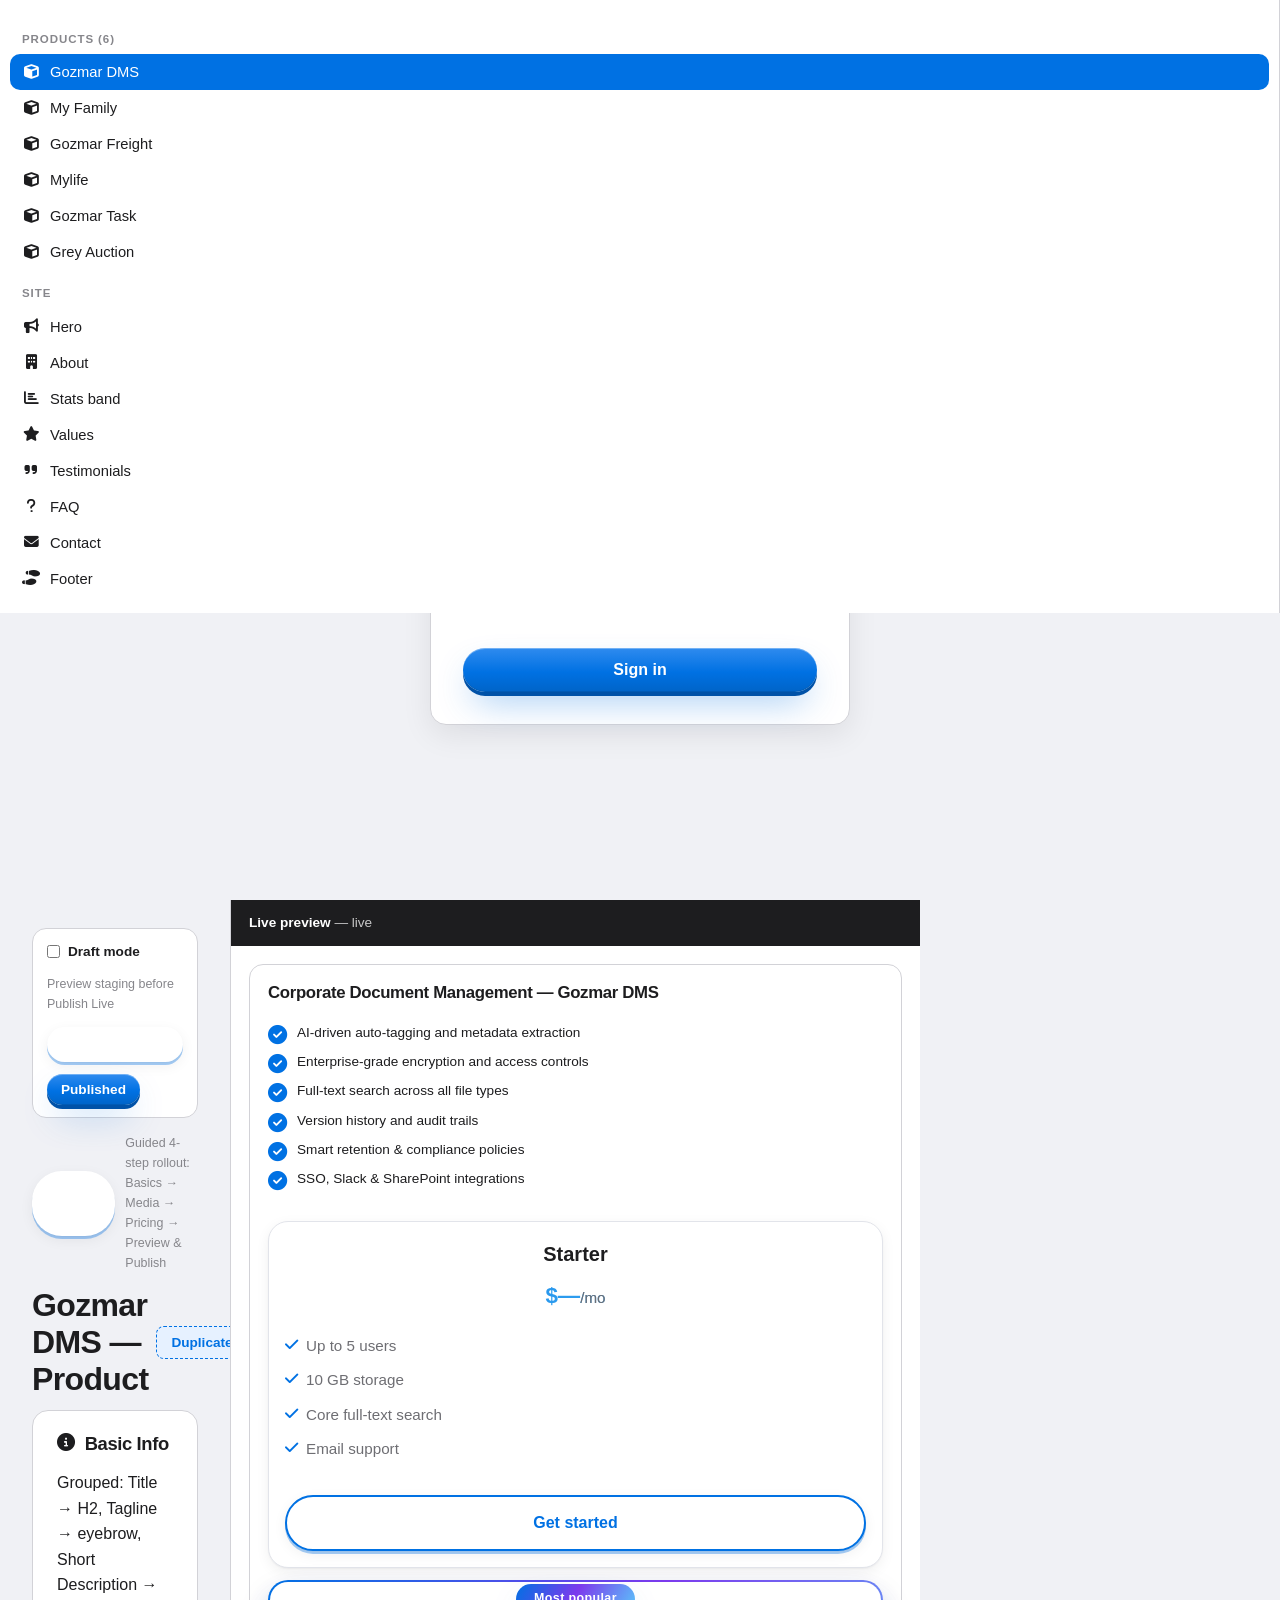
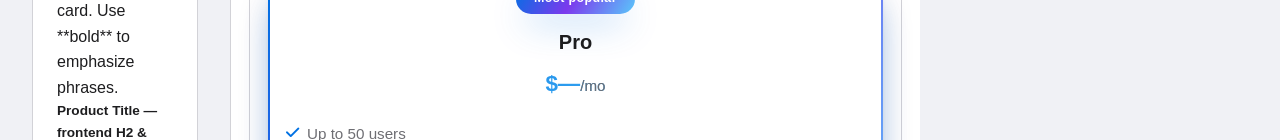
==== commit 245ea06a: "fix: admin blank/editor invisible + frontpage blank — cache-bust, fallback visible, guard + render t" ====
--- a/admin.html
+++ b/admin.html
@@ -6,8 +6,8 @@
     <title>Gozmar CMS — Admin Dashboard</title>
     <meta name="robots" content="noindex">
     <link rel="stylesheet" href="https://cdnjs.cloudflare.com/ajax/libs/font-awesome/6.5.2/css/all.min.css">
-    <link rel="stylesheet" href="css/styles.css">
-    <link rel="stylesheet" href="css/admin.css">
+    <link rel="stylesheet" href="css/styles.css?v=20260828b">
+    <link rel="stylesheet" href="css/admin.css?v=20260828b">
 </head>
 <body class="admin-body">
     <header class="admin-topbar">
@@ -91,9 +91,35 @@
         </aside>
     </div>
 
-    <script src="js/cms-config.js"></script>
-    <script src="js/cms-data.js"></script>
-    <script src="js/cms.js"></script>
-    <script src="js/admin.js"></script>
+    <script src="js/cms-config.js?v=20260828b"></script>
+    <script src="js/cms-data.js?v=20260828b"></script>
+    <script src="js/cms.js?v=20260828b"></script>
+    <script src="js/admin.js?v=20260828b"></script>
+    <script>
+      // Cache-bust + localStorage migration guard: clear corrupted old saves
+      (function(){
+        try {
+          var raw = localStorage.getItem('gozmar_cms_v1');
+          if(raw){
+            var d = JSON.parse(raw);
+            if(!d.products || !d.site) throw new Error('invalid');
+            // if old products lack new fields, force refresh from defaults on next load
+            var needsMigrate = Object.values(d.products).some(function(p){ return !p.commerce || !p.media || !Array.isArray(p.media.images); });
+            if(needsMigrate) {
+              console.warn('Migrating old CMS data — clearing stale localStorage');
+              localStorage.removeItem('gozmar_cms_v1');
+              location.reload();
+            }
+          }
+        } catch(e){ try{ localStorage.removeItem('gozmar_cms_v1'); }catch(ee){} }
+        // Global error trap to show why admin is blank
+        window.addEventListener('error', function(ev){
+          var root = document.getElementById('adminRoot');
+          if(root && !root.innerHTML.trim()){
+            root.innerHTML = '<div class="section-block" style="border-color:#f5b5b5;background:#fff0f0"><h2>Admin failed to load</h2><p style="color:#8a0010">'+ (ev.message||ev.error||'Unknown error') +'</p><p class="hint">Try: hard refresh Ctrl+F5, then <a href="#" onclick="localStorage.removeItem(\'gozmar_cms_v1\');location.reload();return false">clear saved data and reload</a>. Check console (F12) for details.</p></div>';
+          }
+        });
+      })();
+    </script>
 </body>
 </html>
--- a/css/styles.css
+++ b/css/styles.css
@@ -1121,22 +1121,6 @@
         linear-gradient(var(--bg-white), var(--bg-white)) padding-box,
         var(--gradient-bold) border-box;
     box-shadow: var(--shadow-md), var(--shadow-blue);
-}
-
-.price-tier.featured::after {
-    content: 'Most popular';
-    position: absolute;
-    top: -13px;
-    left: 50%;
-    transform: translateX(-50%);
-    padding: 4px 16px;
-    border-radius: var(--radius-pill);
-    background: var(--gradient-bold);
-    color: #fff;
-    font-size: 0.75rem;
-    font-weight: 700;
-    letter-spacing: 0.03em;
-    white-space: nowrap;
 }
 
 .price-tier h4 {
@@ -2209,7 +2193,9 @@
 
     .orb,
     .chip,
-    .hero h1 em {
+    .hero h1 em,
+    .detail-copy::before,
+    .detail-copy::after {
         animation: none !important;
     }
 }
@@ -2245,6 +2231,18 @@
     .detail-grid.reverse .detail-copy,
     .detail-grid.reverse .detail-media {
         order: initial;
+    }
+
+    .cap-grid {
+        grid-template-columns: repeat(auto-fit, minmax(200px, 1fr));
+    }
+
+    .slider-track {
+        aspect-ratio: 16 / 10;
+    }
+
+    .cap-product {
+        display: none;
     }
 
     .footer-grid {
@@ -2347,3 +2345,386 @@
         padding-bottom: 48px;
     }
 }
+
+/* ==========================================================================
+   DYNAMIC PRODUCT SECTIONS — slider, capabilities, banners, bold copy
+   ========================================================================== */
+
+/* ---- 40/60 detail grid favouring the image panel ---- */
+.detail-grid {
+    grid-template-columns: 2fr 3fr;
+}
+
+.detail-grid::before,
+.detail-grid::after {
+    content: '';
+    display: table;
+}
+
+/* ---- description area: dynamic gradient wash + floating shapes ---- */
+.detail-copy {
+    position: relative;
+    isolation: isolate;
+}
+
+.detail-copy::before {
+    content: '';
+    position: absolute;
+    inset: -30px -30px -30px -30px;
+    background: linear-gradient(120deg, rgba(0, 113, 227, 0.06), rgba(124, 58, 237, 0.05), rgba(245, 158, 11, 0.05), rgba(0, 113, 227, 0.06));
+    background-size: 300% 300%;
+    border-radius: 28px;
+    z-index: -2;
+    animation: detailWash 16s ease-in-out infinite alternate;
+}
+
+.detail-copy::after {
+    content: '';
+    position: absolute;
+    top: 6%;
+    right: 4%;
+    width: 90px;
+    height: 90px;
+    border-radius: 24px;
+    background: linear-gradient(135deg, rgba(0, 113, 227, 0.22), rgba(90, 200, 250, 0.13));
+    z-index: -1;
+    animation: floatShape 11s ease-in-out infinite alternate;
+    filter: blur(2px);
+}
+
+@keyframes detailWash {
+    0%   { background-position: 0% 0%; }
+    100% { background-position: 100% 100%; }
+}
+
+@keyframes floatShape {
+    from { transform: translate(0, 0) rotate(0deg); }
+    to   { transform: translate(-26px, 22px) rotate(14deg); }
+}
+
+/* ---- bold emphasis in descriptions ---- */
+.detail-copy p strong,
+.detail-intro strong,
+.product-text p strong {
+    color: var(--accent);
+    font-weight: 700;
+}
+
+/* ==========================================================================
+   CAPABILITIES — feature cards (reusable component)
+   ========================================================================== */
+.capabilities {
+    margin-bottom: 48px;
+}
+
+.capabilities h3 {
+    text-align: center;
+    margin-bottom: 28px;
+}
+
+.cap-grid {
+    display: grid;
+    grid-template-columns: repeat(auto-fit, minmax(240px, 1fr));
+    gap: 22px;
+}
+
+.cap-card {
+    position: relative;
+    background: var(--bg-white);
+    border: 1px solid var(--border);
+    border-radius: var(--radius-lg);
+    padding: 26px 24px;
+    box-shadow: var(--shadow-sm);
+    transition: transform 0.3s var(--ease-out), box-shadow 0.3s var(--ease-out);
+    overflow: hidden;
+}
+
+.cap-card::before {
+    content: '';
+    position: absolute;
+    inset: 0 0 auto 0;
+    height: 3px;
+    background: var(--gradient);
+    transform: scaleX(0);
+    transform-origin: left;
+    transition: transform 0.35s var(--ease-out);
+}
+
+.cap-card:hover {
+    transform: translateY(-5px);
+    box-shadow: var(--shadow-md);
+}
+
+.cap-card:hover::before {
+    transform: scaleX(1);
+}
+
+.cap-top {
+    display: flex;
+    align-items: flex-start;
+    justify-content: space-between;
+    gap: 12px;
+    margin-bottom: 14px;
+}
+
+.cap-top i {
+    display: inline-flex;
+    align-items: center;
+    justify-content: center;
+    width: 46px;
+    height: 46px;
+    border-radius: 13px;
+    font-size: 1.2rem;
+    color: #fff;
+    background: var(--gradient);
+    box-shadow: var(--shadow-blue);
+    flex-shrink: 0;
+}
+
+.cap-card:nth-child(3n+2) .cap-top i {
+    background: linear-gradient(135deg, #7c3aed, #a78bfa);
+    box-shadow: 0 16px 36px -10px rgba(124, 58, 237, 0.5);
+}
+
+.cap-card:nth-child(3n) .cap-top i {
+    background: var(--gradient-warm);
+    box-shadow: var(--shadow-warm);
+}
+
+.cap-product {
+    font-size: 0.72rem;
+    font-weight: 700;
+    letter-spacing: 0.04em;
+    text-transform: uppercase;
+    color: var(--text-secondary);
+    text-align: right;
+    line-height: 1.4;
+}
+
+.cap-card h4 {
+    font-size: 1.1rem;
+    margin-bottom: 8px;
+    letter-spacing: -0.01em;
+}
+
+.cap-card p {
+    color: var(--text-secondary);
+    font-size: 0.92rem;
+}
+
+/* ==========================================================================
+   GALLERY SLIDER — "A closer look"
+   ========================================================================== */
+.gallery {
+    position: relative;
+}
+
+.slider-host {
+    position: relative;
+}
+
+.slider-host[hidden] { display: none; }
+
+/* banner slot is absolutely positioned by .banner-slot (below) */
+
+.slider {
+    position: relative;
+    border-radius: var(--radius-lg);
+    overflow: hidden;
+    box-shadow: var(--shadow-lg);
+    background: var(--bg-light);
+    outline: none;
+}
+
+.slider:focus-visible {
+    outline: 3px solid var(--accent);
+    outline-offset: 2px;
+}
+
+.slider-track {
+    position: relative;
+    aspect-ratio: 16 / 8;
+}
+
+.slider-slide {
+    position: absolute;
+    inset: 0;
+    opacity: 0;
+    visibility: hidden;
+    transition: opacity 0.7s var(--ease-out), visibility 0.7s;
+    pointer-events: none;
+}
+
+.slider-slide.is-active {
+    opacity: 1;
+    visibility: visible;
+    pointer-events: auto;
+}
+
+.slider-slide img {
+    width: 100%;
+    height: 100%;
+    object-fit: cover;
+    display: block;
+}
+
+.slider-arrow {
+    position: absolute;
+    top: 50%;
+    transform: translateY(-50%);
+    width: 46px;
+    height: 46px;
+    border-radius: 50%;
+    border: none;
+    background: rgba(255, 255, 255, 0.9);
+    color: var(--text-primary);
+    font-size: 1rem;
+    cursor: pointer;
+    box-shadow: var(--shadow-md);
+    z-index: 3;
+    transition: transform 0.2s var(--ease-out), background 0.2s, box-shadow 0.25s var(--ease-out), color 0.2s;
+}
+
+.slider-arrow:hover {
+    background: #fff;
+    color: var(--accent);
+    transform: translateY(-50%) scale(1.08);
+}
+
+.slider-arrow:active {
+    transform: translateY(-50%) scale(0.96);
+}
+
+.slider-prev { left: 18px; }
+.slider-next { right: 18px; }
+
+.slider-dots {
+    position: absolute;
+    bottom: 16px;
+    left: 50%;
+    transform: translateX(-50%);
+    display: flex;
+    gap: 8px;
+    z-index: 3;
+    background: rgba(255, 255, 255, 0.72);
+    backdrop-filter: blur(8px);
+    -webkit-backdrop-filter: blur(8px);
+    padding: 8px 12px;
+    border-radius: var(--radius-pill);
+    box-shadow: var(--shadow-sm);
+}
+
+.slider-dot {
+    width: 10px;
+    height: 10px;
+    border-radius: 50%;
+    border: none;
+    background: rgba(29, 29, 31, 0.28);
+    cursor: pointer;
+    transition: width 0.3s var(--ease-out), background 0.3s var(--ease-out);
+}
+
+.slider-dot.is-active {
+    width: 26px;
+    border-radius: var(--radius-pill);
+    background: var(--gradient);
+}
+
+/* ==========================================================================
+   BANNERS — top-left badges (preset palette)
+   ========================================================================== */
+.banner-slot {
+    display: none;
+    position: absolute;
+    top: 14px;
+    left: 14px;
+    z-index: 5;
+}
+
+.banner {
+    display: inline-flex;
+    align-items: center;
+    gap: 7px;
+    padding: 7px 16px;
+    border-radius: var(--radius-pill);
+    font-size: 0.85rem;
+    font-weight: 700;
+    letter-spacing: 0.02em;
+    box-shadow: var(--shadow-md);
+}
+
+.banner i { font-size: 0.8rem; }
+.banner-blue  { background: linear-gradient(135deg, #0071e3, #5ac8fa); color: #fff; }
+.banner-green { background: linear-gradient(135deg, #0a8a48, #2fd274); color: #fff; }
+.banner-amber { background: linear-gradient(135deg, #f59e0b, #fbbf24); color: #4a2d00; }
+.banner-coral { background: linear-gradient(135deg, #fb7185, #f43f5e); color: #fff; }
+.banner-ink   { background: linear-gradient(135deg, #1d1d1f, #3a3a3d); color: #fff; }
+.banner-white { background: #fff; color: #1d1d1f; border: 1px solid var(--border); }
+
+/* banner positioned relative to its enclosing block */
+.gallery .banner-slot { position: absolute; top: -12px; left: 0; display: block; }
+.pricing .banner-slot { position: absolute; top: -26px; left: 0; display: block; }
+.product-detail .banner-slot.banner-slot-product { position: absolute; top: 96px; left: 24px; display: block; max-width: calc(100% - 48px); }
+
+.product-detail { position: relative; }
+.gallery { position: relative; }
+.pricing { position: relative; }
+
+/* ---- pricing upgrades ---- */
+.price-old {
+    color: var(--text-secondary);
+    font-weight: 500;
+    font-size: 1.05rem;
+    margin-right: 6px;
+}
+
+.featured-pill {
+    display: inline-block;
+    align-self: center;
+    margin-top: -14px;
+    margin-bottom: 12px;
+    padding: 5px 18px;
+    border-radius: var(--radius-pill);
+    background: var(--gradient-bold);
+    color: #fff;
+    font-size: 0.78rem;
+    font-weight: 700;
+    letter-spacing: 0.03em;
+    box-shadow: var(--shadow-blue);
+}
+
+.price-tier.featured .price-old { color: var(--text-secondary); }
+.price-tier.featured .price-old + .price { color: var(--accent); }
+.price-tier.featured .price-meta { color: var(--text-secondary); }
+.price-tier.featured li { color: var(--text-secondary); }
+.price-tier.featured li i { color: var(--accent); }
+
+@keyframes slideHint {
+    0%   { transform: translateY(0); }
+    50%  { transform: translateY(-4px); }
+    100% { transform: translateY(0); }
+}
+
+/* ---------- Dynamic products: backend-driven template additions ---------- */
+#productsMount:empty { min-height: 0; }
+.product-meta { display:flex; flex-wrap:wrap; gap:8px; margin:10px 0 14px; align-items:center; }
+.meta-chip { display:inline-flex; align-items:center; gap:6px; padding:6px 10px; border-radius:999px; background:#f0f7ff; border:1px solid rgba(0,113,227,.15); font-size:.78rem; font-weight:600; color:#0b3a78; }
+.meta-tag { background:#f5f5f7; color:#6e6e73; }
+.badge-accent, .badge-sale, .card-badge { display:inline-flex; padding:5px 10px; border-radius:999px; font-size:.72rem; font-weight:700; letter-spacing:.04em; text-transform:uppercase; }
+.badge-accent { background:var(--gradient); color:#fff; box-shadow:var(--shadow-blue); }
+.badge-sale { background:var(--gradient-warm); color:#fff; }
+.card-badge { position:absolute; top:14px; left:14px; z-index:2; background:#0071e3; color:#fff; }
+.stock-chip { display:inline-flex; padding:5px 10px; border-radius:999px; font-size:.75rem; font-weight:600; }
+.stock-in { background:#e6f5ec; color:#0a7a3a; border:1px solid #b7e5c7; }
+.stock-low { background:#fff8e6; color:#7a5a00; border:1px solid #ffd60a; }
+.stock-out { background:#ffe8e6; color:#8a1a10; border:1px solid #f5b5b5; }
+.stock-overlay { position:absolute; inset:0; display:grid; place-items:center; background:rgba(255,255,255,.82); backdrop-filter:blur(2px); font-weight:700; color:#8a1a10; z-index:1; border-radius:var(--radius-lg); }
+.commerce-block { display:flex; align-items:center; gap:10px; margin:12px 0; flex-wrap:wrap; }
+.commerce-price { font-size:1.35rem; font-weight:800; color:var(--accent); }
+.commerce-compare { color:var(--text-secondary); opacity:.7; font-size:1rem; }
+.specs-block { margin:18px 0; background:var(--bg-light); border:1px solid var(--border); border-radius:12px; padding:16px; }
+.specs-block h4 { margin:0 0 10px; font-size:.95rem; }
+.specs-table { width:100%; border-collapse:collapse; font-size:.88rem; }
+.specs-table th { text-align:left; color:var(--text-secondary); font-weight:600; padding:6px 8px; width:36%; }
+.specs-table td { padding:6px 8px; }
+.product-image { position:relative; }
